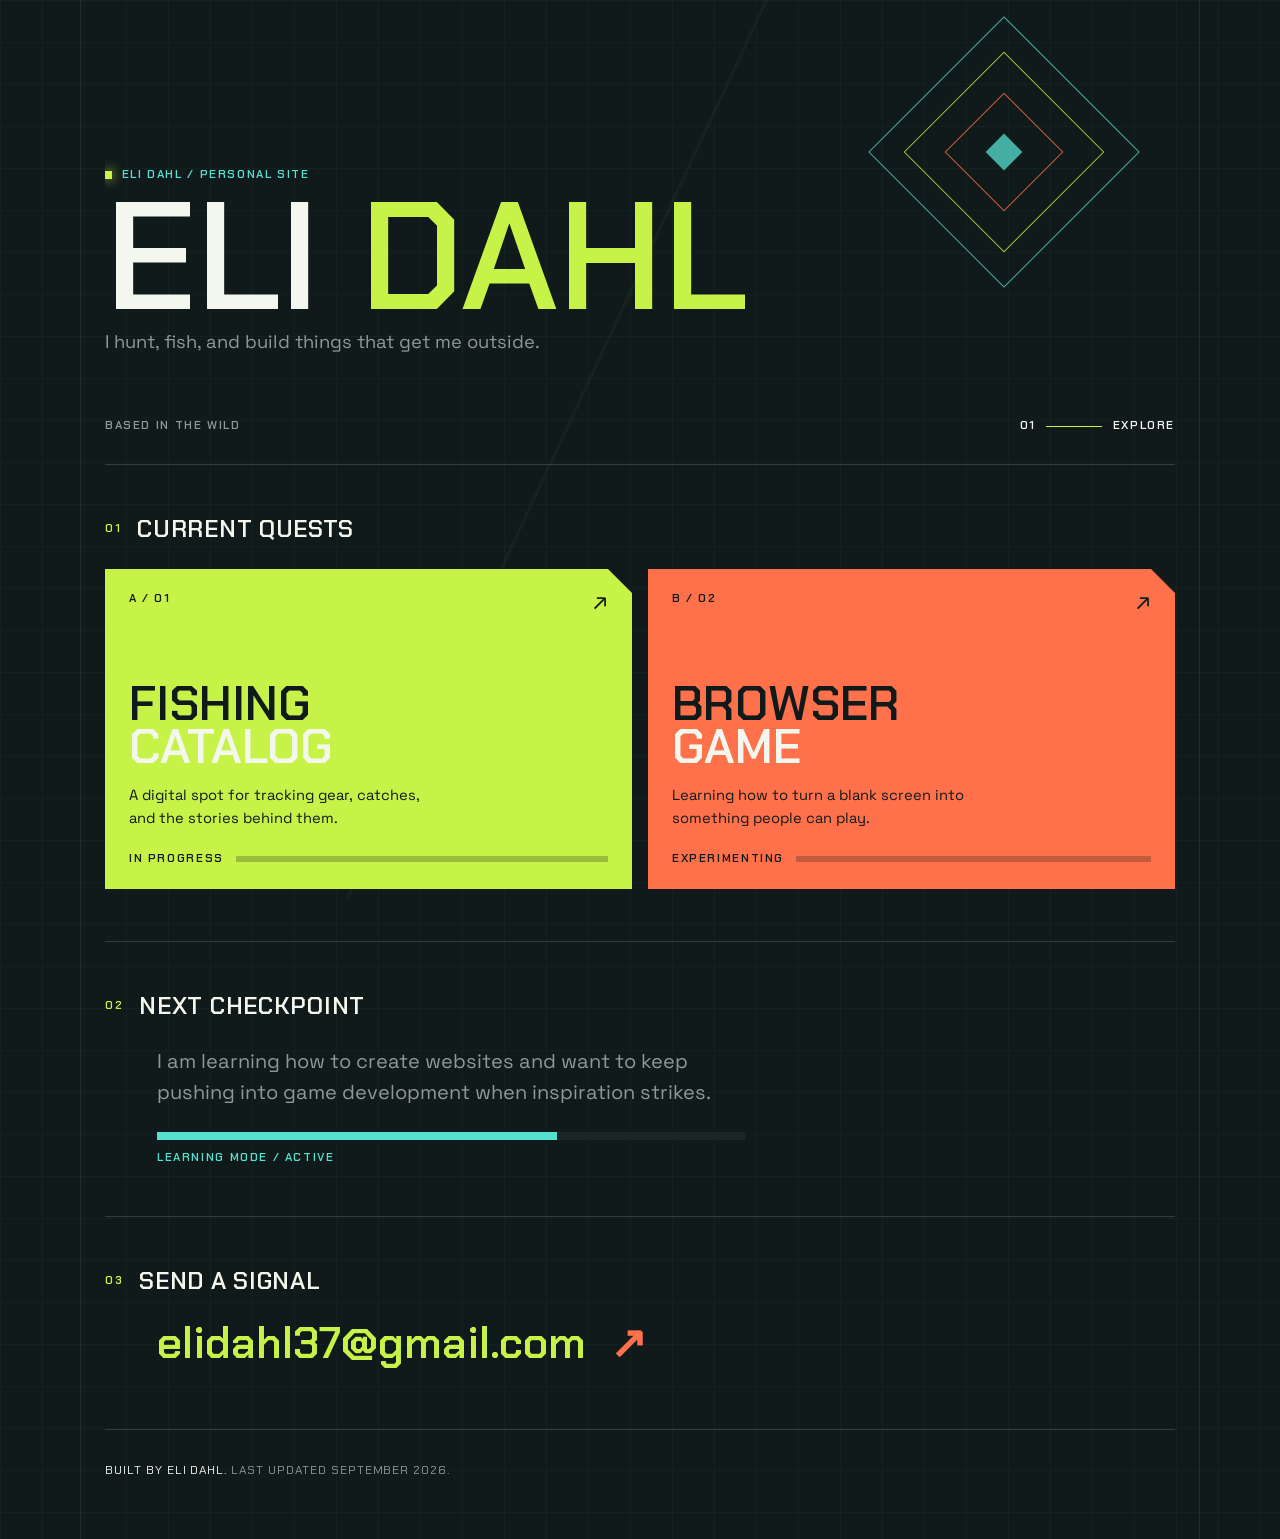
==== index.html @ 9f320696 "GEOMETRY DASH REFRENCE" ====
<!doctype html>
<html lang="en">

<head>
  <meta charset="utf-8">
  <meta name="viewport" content="width=device-width, initial-scale=1">

  <!-- CHANGE THIS. It is the name on the browser tab, and it is what Google shows. -->
  <title>Eli Dahl | Outdoor projects</title>

  <!-- CHANGE THIS TOO. One sentence. It is what shows under your link when someone shares it. -->
  <meta name="description" content="Eli Dahl's projects, interests, and experiments in code.">

  <link rel="preconnect" href="https://fonts.googleapis.com">
  <link rel="preconnect" href="https://fonts.gstatic.com" crossorigin>
  <link
    href="https://fonts.googleapis.com/css2?family=Chakra+Petch:wght@400;500;600;700&family=Space+Grotesk:wght@400;500;600;700&display=swap"
    rel="stylesheet">

  <link rel="stylesheet" href="styles.css">
</head>

<body>

  <header class="hero">
    <div class="hero-mark" aria-hidden="true"><span></span></div>
    <div class="eyebrow"><span class="status-dot"></span> Eli Dahl / personal site</div>
    <h1>Eli <em>Dahl</em></h1>
    <p class="tagline">I hunt, fish, and build things that get me outside.</p>
    <div class="hero-foot">
      <span>Based in the wild</span>
      <span class="scroll-cue">01 <i></i> explore</span>
    </div>
  </header>

  <main>

    <section class="project-section">
      <div class="section-heading"><span>01</span>
        <h2>Current quests</h2>
      </div>
      <div class="project-grid">
        <article class="project-card project-card--lime">
          <div class="card-top"><span class="card-number">A / 01</span><span class="card-icon">↗</span></div>
          <h3>Fishing<br><strong>Catalog</strong></h3>
          <p>A digital spot for tracking gear, catches, and the stories behind them.</p>
          <div class="card-bar"><span>in progress</span><i></i></div>
        </article>
        <article class="project-card project-card--orange">
          <div class="card-top"><span class="card-number">B / 02</span><span class="card-icon">↗</span></div>
          <h3>Browser<br><strong>Game</strong></h3>
          <p>Learning how to turn a blank screen into something people can play.</p>
          <div class="card-bar"><span>experimenting</span><i></i></div>
        </article>
      </div>
    </section>

    <section class="learning-section">
      <div class="section-heading"><span>02</span>
        <h2>Next checkpoint</h2>
      </div>
      <div class="learning-copy">
        <p>I am learning how to create websites and want to keep pushing into game development when inspiration strikes.
        </p>
        <div class="meter"><span></span></div>
        <span class="meter-label">learning mode / active</span>
      </div>
    </section>

    <section class="contact-section">
      <div class="section-heading"><span>03</span>
        <h2>Send a signal</h2>
      </div>
      <!--
        Put an email you will still control after graduation. If you only have the school one
        today, that is fine — put it in, and change it later. That is what commits are for.
      -->
      <a class="contact-link" href="mailto:elidahl37@gmail.com">elidahl37@gmail.com <span>↗</span></a>
    </section>

  </main>

  <footer>
    <p><span>Built by Eli Dahl.</span> Last updated <!-- change this when you change the page --> September 2026.</p>
  </footer>

</body>

</html>
---- styles.css ----
:root {
  --ink: #f4f7ed;
  --muted: #8b9a98;
  --acid: #c7f247;
  --cyan: #56e0d0;
  --orange: #ff714b;
  --paper: #111a1b;
  --panel: #1a2726;
  --line: rgba(244, 247, 237, 0.15);
  --measure: 70rem;
}

*,
*::before,
*::after {
  box-sizing: border-box;
}

body {
  margin: 0;
  padding: 0 1.5rem 3rem;
  max-width: var(--measure);
  min-height: 100vh;
  margin-inline: auto;
  background-color: var(--paper);
  background-image: linear-gradient(rgba(86, 224, 208, 0.035) 1px, transparent 1px), linear-gradient(90deg, rgba(86, 224, 208, 0.035) 1px, transparent 1px);
  background-size: 42px 42px;
  border-inline: 1px solid rgba(244, 247, 237, 0.08);
  color: var(--ink);
  font: 1rem/1.55 "Space Grotesk", sans-serif;
}

body::before {
  content: "";
  position: fixed;
  inset: 0;
  pointer-events: none;
  background: linear-gradient(115deg, transparent 0 45%, rgba(199, 242, 71, 0.035) 45% 45.2%, transparent 45.2% 100%);
}

.hero {
  position: relative;
  min-height: 29rem;
  padding: 5.5rem 0 2rem;
  display: flex;
  flex-direction: column;
  justify-content: flex-end;
  overflow: hidden;
}

.hero-mark {
  position: absolute;
  top: 3.5rem;
  right: 7%;
  width: 12rem;
  height: 12rem;
  border: 1px solid var(--cyan);
  transform: rotate(45deg);
  opacity: .75;
}

.hero-mark::before,
.hero-mark::after,
.hero-mark span {
  content: "";
  position: absolute;
  inset: 1.5rem;
  border: 1px solid var(--acid);
}

.hero-mark::after {
  inset: 3.3rem;
  border-color: var(--orange);
}

.hero-mark span {
  inset: 5.1rem;
  background: var(--cyan);
  border: 0;
}

.eyebrow,
.section-heading span,
.card-number,
.card-bar,
.meter-label,
.hero-foot {
  font: 600 .72rem/1 "Chakra Petch", sans-serif;
  letter-spacing: .14em;
  text-transform: uppercase;
}

.eyebrow {
  color: var(--cyan);
  display: flex;
  align-items: center;
  gap: .6rem;
}

.status-dot {
  width: .45rem;
  height: .45rem;
  background: var(--acid);
  box-shadow: 0 0 12px var(--acid);
}

h1 {
  margin: 1rem 0 .6rem;
  font: 600 clamp(4.5rem, 14vw, 9.5rem)/.8 "Chakra Petch", sans-serif;
  letter-spacing: 0;
  text-transform: uppercase;
}

h1 em {
  color: var(--acid);
  font-style: normal;
}

.tagline {
  max-width: 28rem;
  margin: 0;
  color: var(--muted);
  font-size: 1.15rem;
}

.hero-foot {
  display: flex;
  justify-content: space-between;
  margin-top: 4rem;
  color: var(--muted);
}

.scroll-cue {
  color: var(--ink);
  display: flex;
  align-items: center;
  gap: .65rem;
}

.scroll-cue i {
  display: block;
  width: 3.5rem;
  height: 1px;
  background: var(--acid);
}

section {
  padding: 3.25rem 0;
  border-top: 1px solid var(--line);
}

.section-heading {
  display: flex;
  align-items: center;
  gap: 1rem;
  margin-bottom: 1.75rem;
}

.section-heading span {
  color: var(--acid);
}

h2 {
  margin: 0;
  font: 600 1.5rem/1 "Chakra Petch", sans-serif;
  letter-spacing: .03em;
  text-transform: uppercase;
}

.project-grid {
  display: grid;
  grid-template-columns: repeat(2, 1fr);
  gap: 1rem;
}

.project-card {
  min-height: 20rem;
  padding: 1.5rem;
  display: flex;
  flex-direction: column;
  clip-path: polygon(0 0, calc(100% - 1.5rem) 0, 100% 1.5rem, 100% 100%, 0 100%);
  color: #111a1b;
  transition: transform .25s ease;
}

.project-card:hover {
  transform: translateY(-.4rem);
}

.project-card--lime {
  background: var(--acid);
}

.project-card--orange {
  background: var(--orange);
}

.card-top {
  display: flex;
  justify-content: space-between;
}

.card-icon {
  font-size: 1.5rem;
  line-height: .7;
}

.project-card h3 {
  margin: auto 0 1rem;
  font: 600 3rem/.88 "Chakra Petch", sans-serif;
  letter-spacing: 0;
  text-transform: uppercase;
}

.project-card h3 strong {
  color: var(--ink);
  font-weight: 600;
}

.project-card p {
  max-width: 19rem;
  margin: 0 0 1.5rem;
  font-size: .92rem;
}

.card-bar {
  display: flex;
  align-items: center;
  gap: .75rem;
}

.card-bar i {
  height: .35rem;
  flex: 1;
  background: rgba(17, 26, 27, .25);
}

.learning-copy {
  max-width: 40rem;
  padding-left: 3.25rem;
}

.learning-copy p {
  margin: 0 0 1.5rem;
  color: var(--muted);
  font-size: 1.25rem;
}

.meter {
  height: .5rem;
  background: var(--panel);
}

.meter span {
  display: block;
  width: 68%;
  height: 100%;
  background: var(--cyan);
}

.meter-label {
  display: block;
  margin-top: .75rem;
  color: var(--cyan);
}

.contact-section {
  padding-bottom: 4rem;
}

.contact-link {
  display: inline-flex;
  gap: 1.5rem;
  align-items: center;
  padding-left: 3.25rem;
  color: var(--acid);
  font: 600 clamp(1.4rem, 4vw, 2.75rem)/1 "Chakra Petch", sans-serif;
  text-decoration: none;
}

.contact-link span {
  color: var(--orange);
}

footer {
  padding-top: 1.25rem;
  border-top: 1px solid var(--line);
  color: var(--muted);
  font: .75rem/1.4 "Chakra Petch", sans-serif;
  letter-spacing: .08em;
  text-transform: uppercase;
}

footer span {
  color: var(--ink);
}

@media (max-width: 38rem) {
  body {
    padding-inline: 1rem;
  }

  .hero {
    min-height: 30rem;
    padding-top: 4rem;
  }

  .hero-mark {
    top: 3rem;
    right: -2rem;
    width: 9rem;
    height: 9rem;
  }

  .hero-foot {
    margin-top: 3rem;
  }

  .project-grid {
    grid-template-columns: 1fr;
  }

  .project-card {
    min-height: 17rem;
  }

  .project-card h3 {
    font-size: 2.65rem;
  }

  .learning-copy,
  .contact-link {
    padding-left: 0;
  }

  section {
    padding: 2.5rem 0;
  }
}
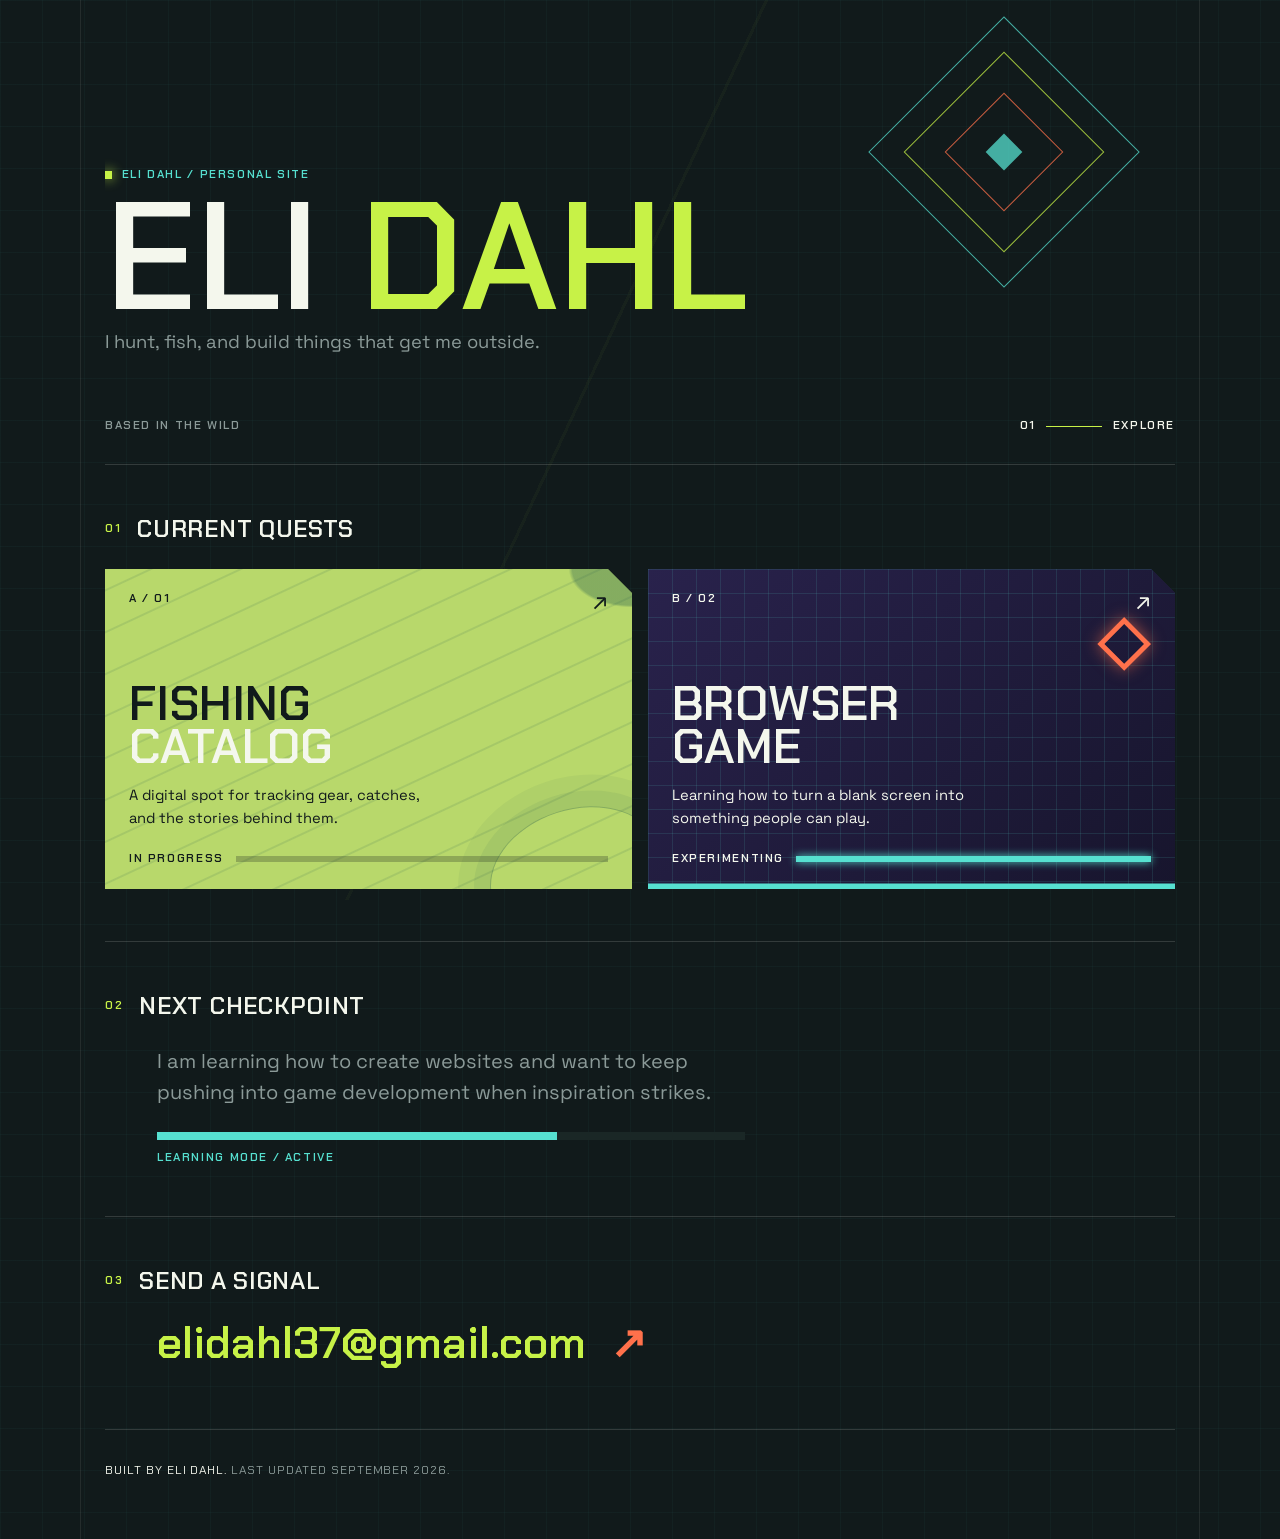
==== commit 3ff4069a: "holy sweat ai" ====
--- a/index.html
+++ b/index.html
@@ -40,13 +40,13 @@
         <h2>Current quests</h2>
       </div>
       <div class="project-grid">
-        <article class="project-card project-card--lime">
+        <article class="project-card project-card--outdoor">
           <div class="card-top"><span class="card-number">A / 01</span><span class="card-icon">↗</span></div>
           <h3>Fishing<br><strong>Catalog</strong></h3>
           <p>A digital spot for tracking gear, catches, and the stories behind them.</p>
           <div class="card-bar"><span>in progress</span><i></i></div>
         </article>
-        <article class="project-card project-card--orange">
+        <article class="project-card project-card--game">
           <div class="card-top"><span class="card-number">B / 02</span><span class="card-icon">↗</span></div>
           <h3>Browser<br><strong>Game</strong></h3>
           <p>Learning how to turn a blank screen into something people can play.</p>
--- a/styles.css
+++ b/styles.css
@@ -174,6 +174,8 @@
 }
 
 .project-card {
+  position: relative;
+  overflow: hidden;
   min-height: 20rem;
   padding: 1.5rem;
   display: flex;
@@ -187,12 +189,42 @@
   transform: translateY(-.4rem);
 }
 
-.project-card--lime {
-  background: var(--acid);
-}
-
-.project-card--orange {
-  background: var(--orange);
+.project-card--outdoor {
+  background-color: #b8d86b;
+  background-image: radial-gradient(ellipse at 100% 0, rgba(37, 91, 76, .35) 0 8%, transparent 8.5%), repeating-linear-gradient(155deg, transparent 0 18px, rgba(37, 91, 76, .13) 19px 20px, transparent 21px 38px);
+}
+
+.project-card--outdoor::after {
+  content: "";
+  position: absolute;
+  right: -2rem;
+  bottom: -3rem;
+  width: 11rem;
+  height: 8rem;
+  border: 1px solid rgba(37, 91, 76, .35);
+  border-radius: 50%;
+  transform: rotate(-18deg);
+  box-shadow: 0 0 0 1rem rgba(37, 91, 76, .08), 0 0 0 2rem rgba(37, 91, 76, .06);
+}
+
+.project-card--game {
+  background-color: #29224c;
+  background-image: linear-gradient(rgba(86, 224, 208, .12) 1px, transparent 1px), linear-gradient(90deg, rgba(86, 224, 208, .12) 1px, transparent 1px), linear-gradient(135deg, #29224c 0%, #17152d 100%);
+  background-size: 1.5rem 1.5rem, 1.5rem 1.5rem, auto;
+  color: var(--ink);
+  box-shadow: inset 0 -0.35rem 0 var(--cyan), 0 0 1.5rem rgba(86, 224, 208, .12);
+}
+
+.project-card--game::after {
+  content: "";
+  position: absolute;
+  top: 3.5rem;
+  right: 2rem;
+  width: 2.4rem;
+  height: 2.4rem;
+  border: .35rem solid var(--orange);
+  transform: rotate(45deg);
+  box-shadow: 0 0 1rem rgba(255, 113, 75, .6);
 }
 
 .card-top {
@@ -233,6 +265,11 @@
   height: .35rem;
   flex: 1;
   background: rgba(17, 26, 27, .25);
+}
+
+.project-card--game .card-bar i {
+  background: var(--cyan);
+  box-shadow: 0 0 .5rem var(--cyan);
 }
 
 .learning-copy {
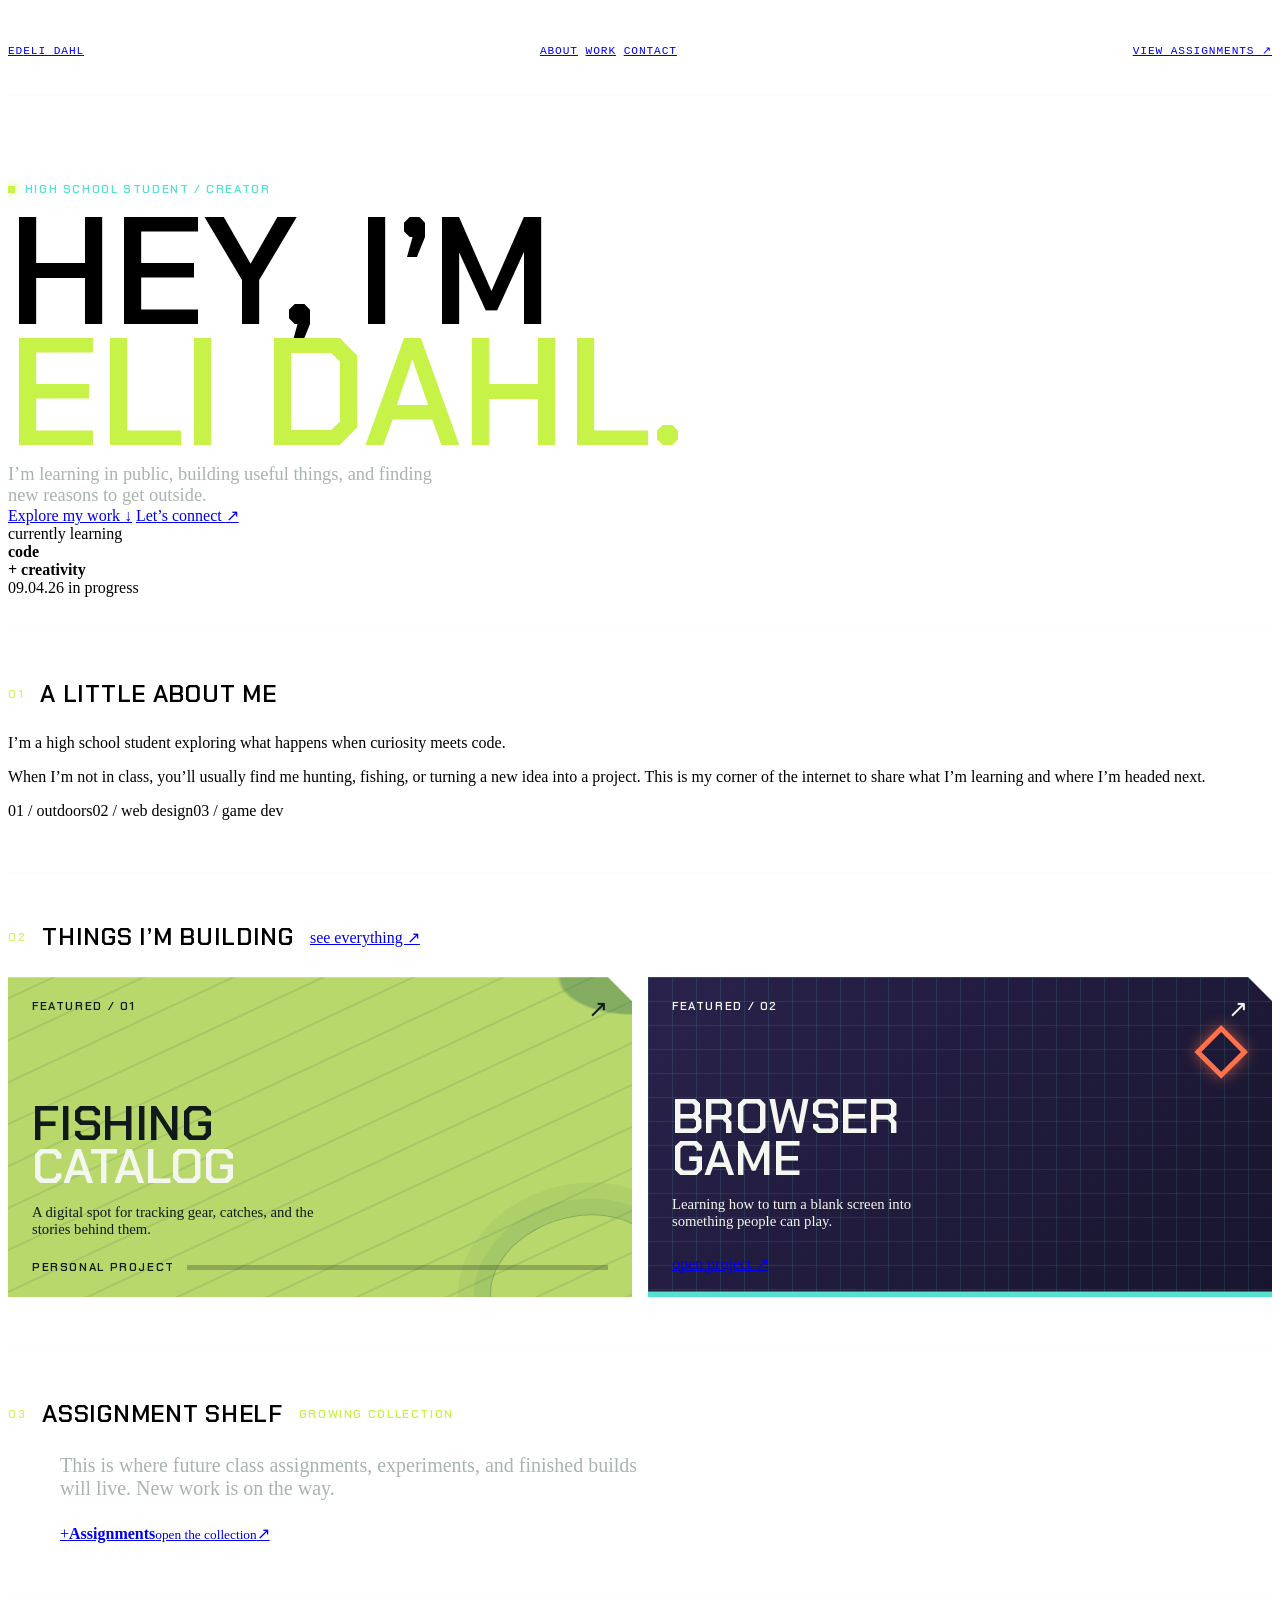
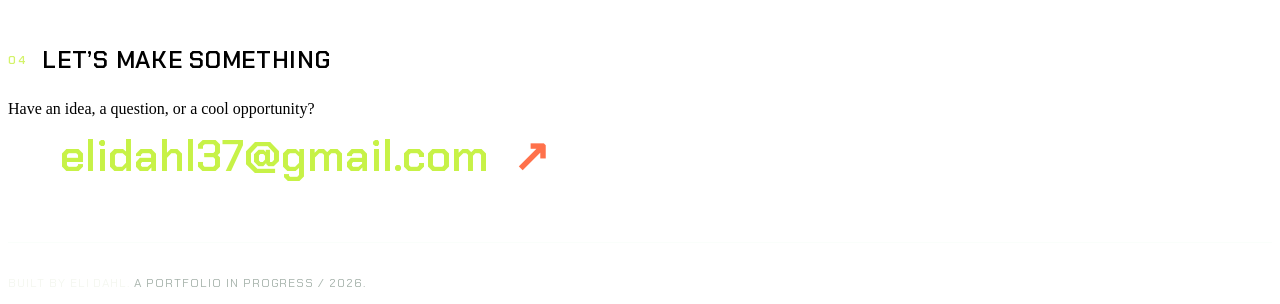
==== commit aa190383: "copilot or smth" ====
--- a/index.html
+++ b/index.html
@@ -5,11 +5,11 @@
   <meta charset="utf-8">
   <meta name="viewport" content="width=device-width, initial-scale=1">
 
-  <!-- CHANGE THIS. It is the name on the browser tab, and it is what Google shows. -->
-  <title>Eli Dahl | Outdoor projects</title>
+  <title>Eli Dahl | Student portfolio</title>
 
   <!-- CHANGE THIS TOO. One sentence. It is what shows under your link when someone shares it. -->
-  <meta name="description" content="Eli Dahl's projects, interests, and experiments in code.">
+  <meta name="description"
+    content="The student portfolio of Eli Dahl: projects, experiments, and things worth sharing.">
 
   <link rel="preconnect" href="https://fonts.googleapis.com">
   <link rel="preconnect" href="https://fonts.gstatic.com" crossorigin>
@@ -22,66 +22,99 @@
 
 <body>
 
-  <header class="hero">
-    <div class="hero-mark" aria-hidden="true"><span></span></div>
-    <div class="eyebrow"><span class="status-dot"></span> Eli Dahl / personal site</div>
-    <h1>Eli <em>Dahl</em></h1>
-    <p class="tagline">I hunt, fish, and build things that get me outside.</p>
-    <div class="hero-foot">
-      <span>Based in the wild</span>
-      <span class="scroll-cue">01 <i></i> explore</span>
+  <div class="ambient ambient--one" aria-hidden="true"></div>
+  <div class="ambient ambient--two" aria-hidden="true"></div>
+
+  <header class="site-header">
+    <a class="brand" href="#top" aria-label="Eli Dahl home"><span class="brand-mark">ED</span><span>eli dahl</span></a>
+    <nav aria-label="Main navigation">
+      <a href="#about">about</a>
+      <a href="#work">work</a>
+      <a href="#contact">contact</a>
+    </nav>
+    <a class="header-link" href="#assignments">view assignments <span>↗</span></a>
+  </header>
+
+  <header class="hero" id="top">
+    <div class="hero-copy">
+      <div class="eyebrow"><span class="status-dot"></span> high school student / creator</div>
+      <h1>Hey, I’m<br><em>Eli Dahl.</em></h1>
+      <p class="tagline">I’m learning in public, building useful things, and finding new reasons to get outside.</p>
+      <div class="hero-actions">
+        <a class="button button--solid" href="#work">Explore my work <span>↓</span></a>
+        <a class="button button--quiet" href="mailto:elidahl37@gmail.com">Let’s connect <span>↗</span></a>
+      </div>
+    </div>
+    <div class="hero-card glass-card" aria-label="Currently learning">
+      <span class="card-kicker">currently learning</span>
+      <div class="orbit" aria-hidden="true"><span></span><i></i></div>
+      <strong>code<br>+ creativity</strong>
+      <div class="card-footer"><span>09.04.26</span><span class="pulse-label"><i></i> in progress</span></div>
     </div>
   </header>
 
   <main>
 
-    <section class="project-section">
+    <section class="intro-section" id="about">
       <div class="section-heading"><span>01</span>
-        <h2>Current quests</h2>
+        <h2>A little about me</h2>
+      </div>
+      <div class="intro-grid">
+        <p class="intro-lede">I’m a high school student exploring what happens when curiosity meets code.</p>
+        <p class="intro-detail">When I’m not in class, you’ll usually find me hunting, fishing, or turning a new idea
+          into a project. This is my corner of the internet to share what I’m learning and where I’m headed next.</p>
+      </div>
+      <div class="interest-list"><span>01 / outdoors</span><span>02 / web design</span><span>03 / game dev</span></div>
+    </section>
+
+    <section class="project-section" id="work">
+      <div class="section-heading"><span>02</span>
+        <h2>Things I’m building</h2><a class="section-link" href="#assignments">see everything ↗</a>
       </div>
       <div class="project-grid">
         <article class="project-card project-card--outdoor">
-          <div class="card-top"><span class="card-number">A / 01</span><span class="card-icon">↗</span></div>
-          <h3>Fishing<br><strong>Catalog</strong></h3>
+          <div class="card-top"><span class="card-number">featured / 01</span><span class="card-icon">↗</span></div>
+          <h3>Fishing<br><strong>catalog</strong></h3>
           <p>A digital spot for tracking gear, catches, and the stories behind them.</p>
-          <div class="card-bar"><span>in progress</span><i></i></div>
+          <div class="card-bar"><span>personal project</span><i></i></div>
         </article>
         <article class="project-card project-card--game">
-          <div class="card-top"><span class="card-number">B / 02</span><span class="card-icon">↗</span></div>
-          <h3>Browser<br><strong>Game</strong></h3>
+          <div class="card-top"><span class="card-number">featured / 02</span><span class="card-icon">↗</span></div>
+          <h3>Browser<br><strong>game</strong></h3>
           <p>Learning how to turn a blank screen into something people can play.</p>
-          <div class="card-bar"><span>experimenting</span><i></i></div>
+          <a class="card-link" href="game/README.md">open project ↗</a>
         </article>
       </div>
     </section>
 
-    <section class="learning-section">
-      <div class="section-heading"><span>02</span>
-        <h2>Next checkpoint</h2>
+    <section class="learning-section" id="assignments">
+      <div class="section-heading"><span>03</span>
+        <h2>Assignment shelf</h2><span class="live-label"><i></i> growing collection</span>
       </div>
       <div class="learning-copy">
-        <p>I am learning how to create websites and want to keep pushing into game development when inspiration strikes.
+        <p>This is where future class assignments, experiments, and finished builds will live. New work is on the way.
         </p>
-        <div class="meter"><span></span></div>
-        <span class="meter-label">learning mode / active</span>
+        <a class="assignment-placeholder" href="assignments/">
+          <span class="assignment-icon">+</span><span><strong>Assignments</strong><small>open the
+              collection</small></span><span class="assignment-arrow">↗</span>
+        </a>
       </div>
     </section>
 
-    <section class="contact-section">
-      <div class="section-heading"><span>03</span>
-        <h2>Send a signal</h2>
+    <section class="contact-section" id="contact">
+      <div class="section-heading"><span>04</span>
+        <h2>Let’s make something</h2>
       </div>
-      <!--
-        Put an email you will still control after graduation. If you only have the school one
-        today, that is fine — put it in, and change it later. That is what commits are for.
-      -->
-      <a class="contact-link" href="mailto:elidahl37@gmail.com">elidahl37@gmail.com <span>↗</span></a>
+      <div class="contact-row">
+        <p>Have an idea, a question, or a cool opportunity?</p><a class="contact-link"
+          href="mailto:elidahl37@gmail.com">elidahl37@gmail.com <span>↗</span></a>
+      </div>
     </section>
 
   </main>
 
   <footer>
-    <p><span>Built by Eli Dahl.</span> Last updated <!-- change this when you change the page --> September 2026.</p>
+    <p><span>Built by Eli Dahl.</span> A portfolio in progress / 2026.</p>
   </footer>
 
 </body>
--- a/styles.css
+++ b/styles.css
@@ -16,18 +16,40 @@
   box-sizing: border-box;
 }
 
-body {
-  margin: 0;
-  padding: 0 1.5rem 3rem;
-  max-width: var(--measure);
-  min-height: 100vh;
-  margin-inline: auto;
-  background-color: var(--paper);
-  background-image: linear-gradient(rgba(86, 224, 208, 0.035) 1px, transparent 1px), linear-gradient(90deg, rgba(86, 224, 208, 0.035) 1px, transparent 1px);
-  background-size: 42px 42px;
-  border-inline: 1px solid rgba(244, 247, 237, 0.08);
-  color: var(--ink);
-  font: 1rem/1.55 "Space Grotesk", sans-serif;
+@import url('https://fonts.googleapis.com/css2?family=DM+Mono:wght@400;500&family=Manrope:wght@400;500;600;700;800&display=swap');
+
+:root {
+  --ink: #f4f7f0;
+  --muted: #a8b4ad;
+  --soft: #d3ddd1;
+  --lime: #d4f36b;
+  --aqua: #7be4d3;
+  --peach: #ffb58e;
+  --night: #0e1718;
+  --glass: rgba(255, 255, 255, .075);
+  --glass-strong: rgba(255, 255, 255, .12);
+  --line: rgba(224, 245, 227, .17);
+  --measure: 74rem;
+}
+
+margin: 0;
+padding: 0 1.5rem 3rem;
+max-width: var(--measure);
+min-height: 100vh;
+margin-inline: auto;
+
+* {
+  box-sizing: border-box;
+}
+
+background-color: var(--paper);
+background-image: linear-gradient(rgba(86, 224, 208, 0.035) 1px, transparent 1px),
+linear-gradient(90deg, rgba(86, 224, 208, 0.035) 1px, transparent 1px);
+background-size: 42px 42px;
+border-inline: 1px solid rgba(244, 247, 237, 0.08);
+color: var(--ink);
+font: 1rem/1.55 "Space Grotesk",
+sans-serif;
 }
 
 body::before {
@@ -35,6 +57,22 @@
   position: fixed;
   inset: 0;
   pointer-events: none;
+
+  body {
+    position: relative;
+    isolation: isolate;
+    max-width: var(--measure);
+    min-height: 100vh;
+    margin: 0 auto;
+    padding: 0 2.5rem 3rem;
+    overflow-x: hidden;
+    background: var(--night);
+    background-image: linear-gradient(120deg, rgba(37, 83, 73, .42), transparent 42%), radial-gradient(circle at 80% 18%, rgba(22, 103, 91, .33), transparent 27%), linear-gradient(rgba(206, 242, 192, .025) 1px, transparent 1px), linear-gradient(90deg, rgba(206, 242, 192, .025) 1px, transparent 1px);
+    background-size: auto, auto, 3.5rem 3.5rem, 3.5rem 3.5rem;
+    color: var(--ink);
+    font: 1rem/1.55 "Manrope", sans-serif;
+  }
+
   background: linear-gradient(115deg, transparent 0 45%, rgba(199, 242, 71, 0.035) 45% 45.2%, transparent 45.2% 100%);
 }
 
@@ -42,6 +80,16 @@
   position: relative;
   min-height: 29rem;
   padding: 5.5rem 0 2rem;
+
+  body::after {
+    position: fixed;
+    inset: 0;
+    z-index: -2;
+    background: linear-gradient(180deg, transparent 0%, rgba(5, 12, 12, .5) 100%);
+    content: "";
+    pointer-events: none;
+  }
+
   display: flex;
   flex-direction: column;
   justify-content: flex-end;
@@ -51,6 +99,31 @@
 .hero-mark {
   position: absolute;
   top: 3.5rem;
+
+  .ambient {
+    position: fixed;
+    z-index: -1;
+    border-radius: 50%;
+    filter: blur(8px);
+    pointer-events: none;
+  }
+
+  .ambient--one {
+    top: 8rem;
+    right: -9rem;
+    width: 22rem;
+    height: 22rem;
+    background: rgba(123, 228, 211, .08);
+  }
+
+  .ambient--two {
+    bottom: -13rem;
+    left: -10rem;
+    width: 28rem;
+    height: 28rem;
+    background: rgba(212, 243, 107, .07);
+  }
+
   right: 7%;
   width: 12rem;
   height: 12rem;
@@ -61,6 +134,17 @@
 
 .hero-mark::before,
 .hero-mark::after,
+.site-header {
+  display: flex;
+  align-items: center;
+  justify-content: space-between;
+  min-height: 5.5rem;
+  border-bottom: 1px solid var(--line);
+  font: .7rem/1 "DM Mono", monospace;
+  letter-spacing: .08em;
+  text-transform: uppercase;
+}
+
 .hero-mark span {
   content: "";
   position: absolute;
@@ -69,14 +153,147 @@
 }
 
 .hero-mark::after {
+
+  .brand,
+  nav,
+  .header-link,
+  .hero-actions,
+  .section-heading,
+  .contact-row {
+    display: flex;
+    align-items: center;
+  }
+
+  .brand,
+  nav a,
+  .header-link,
+  .section-link {
+    text-decoration: none;
+  }
+
+  .brand {
+    gap: .65rem;
+    font-weight: 500;
+  }
+
+  .brand-mark {
+    display: grid;
+    width: 2rem;
+    height: 2rem;
+    place-items: center;
+    border: 1px solid var(--lime);
+    border-radius: .7rem;
+    color: var(--lime);
+    font-size: .63rem;
+  }
+
+  nav {
+    gap: 2rem;
+    color: var(--muted);
+  }
+
+  nav a,
+  .header-link {
+    transition: color .2s ease;
+  }
+
+  nav a:hover,
+  .header-link:hover,
+  .section-link:hover {
+    color: var(--lime);
+  }
+
+  .header-link {
+    color: var(--soft);
+  }
+
+  .header-link span {
+    margin-left: .55rem;
+    color: var(--lime);
+    font-size: 1rem;
+  }
+
   inset: 3.3rem;
   border-color: var(--orange);
 }
 
 .hero-mark span {
   inset: 5.1rem;
+
+  h1 {
+    margin: 1.3rem 0 1.4rem;
+    font-size: clamp(4.5rem, 12vw, 9rem);
+    font-weight: 700;
+    line-height: .88;
+    letter-spacing: -.085em;
+  }
+
+  h1 em {
+    color: var(--lime);
+    font-style: normal;
+  }
+
+  .tagline {
+    max-width: 31rem;
+    margin: 0;
+    color: var(--soft);
+    font-size: 1.2rem;
+  }
+
+  .hero-actions {
+    gap: 1rem;
+    margin-top: 2.2rem;
+  }
+
+  .button {
+    display: inline-flex;
+    align-items: center;
+    gap: .9rem;
+    padding: .85rem 1.15rem;
+    border: 1px solid var(--line);
+    border-radius: .85rem;
+    font-size: .78rem;
+    font-weight: 700;
+    text-decoration: none;
+    transition: transform .2s ease, border-color .2s ease, background .2s ease;
+  }
+
+  .button:hover {
+    transform: translateY(-2px);
+    border-color: var(--aqua);
+  }
+
+  .button span {
+    color: var(--lime);
+    font-size: 1.1rem;
+  }
+
+  .button--solid {
+    border-color: var(--lime);
+    background: var(--lime);
+    color: #16221d;
+  }
+
+  .button--solid span {
+    color: #16221d;
+  }
+
+  .button--quiet {
+    background: rgba(255, 255, 255, .035);
+    color: var(--soft);
+  }
+
   background: var(--cyan);
   border: 0;
+}
+
+.section-heading {
+  gap: 1rem;
+  margin-bottom: 2.5rem;
+}
+
+.section-heading>span:first-child {
+  color: var(--lime);
 }
 
 .eyebrow,
@@ -85,7 +302,255 @@
 .card-bar,
 .meter-label,
 .hero-foot {
-  font: 600 .72rem/1 "Chakra Petch", sans-serif;
+  .section-link {
+    margin-left: auto;
+    color: var(--muted);
+    font: .68rem/1 "DM Mono", monospace;
+    text-transform: uppercase;
+  }
+
+  .intro-grid {
+    display: grid;
+    grid-template-columns: 1fr 1fr;
+    gap: 4rem;
+  }
+
+  .intro-lede {
+    max-width: 28rem;
+    margin: 0;
+    color: var(--soft);
+    font-size: clamp(1.8rem, 4vw, 3rem);
+    line-height: 1.08;
+    letter-spacing: -.07em;
+  }
+
+  .intro-detail {
+    max-width: 29rem;
+    margin: .3rem 0 0;
+    color: var(--muted);
+  }
+
+  .interest-list {
+    display: flex;
+    flex-wrap: wrap;
+    gap: .75rem;
+    margin-top: 3rem;
+    color: var(--aqua);
+  }
+
+  .interest-list span {
+    padding: .65rem .8rem;
+    border: 1px solid var(--line);
+    border-radius: 99rem;
+  }
+
+  .project-grid {
+    display: grid;
+    grid-template-columns: repeat(2, 1fr);
+    gap: 1rem;
+  }
+
+  .project-card {
+    position: relative;
+    min-height: 22rem;
+    padding: 1.5rem;
+    overflow: hidden;
+    border: 1px solid var(--line);
+    border-radius: 1.35rem;
+    background: var(--glass);
+    box-shadow: inset 1px 1px rgba(255, 255, 255, .08);
+    transition: transform .25s ease, border-color .25s ease;
+    backdrop-filter: blur(16px);
+  }
+
+  .project-card:hover {
+    border-color: rgba(212, 243, 107, .7);
+    transform: translateY(-.35rem);
+  }
+
+  .project-card--outdoor {
+    background: linear-gradient(145deg, rgba(212, 243, 107, .2), rgba(52, 111, 81, .08));
+  }
+
+  .project-card--game {
+    background: linear-gradient(145deg, rgba(123, 228, 211, .16), rgba(23, 50, 60, .1));
+  }
+
+  .card-top {
+    display: flex;
+    justify-content: space-between;
+  }
+
+  .card-number {
+    color: var(--muted);
+  }
+
+  .card-icon {
+    color: var(--lime);
+    font-size: 1.4rem;
+  }
+
+  .project-card h3 {
+    position: relative;
+    z-index: 1;
+    margin: 5rem 0 1rem;
+    font-size: clamp(2.6rem, 5vw, 4.4rem);
+    line-height: .86;
+    letter-spacing: -.09em;
+  }
+
+  .project-card h3 strong {
+    color: var(--lime);
+    font-weight: 700;
+  }
+
+  .project-card p {
+    max-width: 20rem;
+    margin: 0;
+    color: var(--muted);
+    font-size: .9rem;
+  }
+
+  .project-card::after {
+    position: absolute;
+    right: -2rem;
+    bottom: -3rem;
+    width: 13rem;
+    height: 13rem;
+    border: 1px solid rgba(212, 243, 107, .25);
+    border-radius: 50%;
+    box-shadow: 0 0 0 2rem rgba(212, 243, 107, .04), 0 0 0 4rem rgba(212, 243, 107, .025);
+    content: "";
+  }
+
+  .card-bar,
+  .card-link {
+    position: absolute;
+    right: 1.5rem;
+    bottom: 1.5rem;
+    left: 1.5rem;
+    color: var(--aqua);
+    font: .65rem/1 "DM Mono", monospace;
+    text-transform: uppercase;
+  }
+
+  .card-bar {
+    display: flex;
+    align-items: center;
+    gap: .7rem;
+  }
+
+  .card-bar i {
+    height: 1px;
+    flex: 1;
+    background: var(--aqua);
+    opacity: .55;
+  }
+
+  .card-link {
+    color: var(--lime);
+    text-decoration: none;
+  }
+
+  .learning-copy {
+    max-width: 48rem;
+    padding-left: 3rem;
+  }
+
+  .learning-copy>p {
+    max-width: 38rem;
+    margin: 0 0 1.5rem;
+    color: var(--muted);
+    font-size: 1.15rem;
+  }
+
+  .live-label {
+    display: flex;
+    align-items: center;
+    gap: .5rem;
+    margin-left: auto;
+    color: var(--muted);
+  }
+
+  .assignment-placeholder {
+    display: flex;
+    align-items: center;
+    gap: 1rem;
+    padding: 1.15rem;
+    border: 1px solid var(--line);
+    border-radius: 1rem;
+    background: var(--glass);
+    text-decoration: none;
+    transition: background .2s ease, border-color .2s ease;
+  }
+
+  .assignment-placeholder:hover {
+    border-color: var(--aqua);
+    background: var(--glass-strong);
+  }
+
+  .assignment-icon {
+    display: grid;
+    width: 2.5rem;
+    height: 2.5rem;
+    place-items: center;
+    border-radius: .7rem;
+    background: var(--lime);
+    color: #16221d;
+    font-size: 1.5rem;
+  }
+
+  .assignment-placeholder strong,
+  .assignment-placeholder small {
+    display: block;
+  }
+
+  .assignment-placeholder strong {
+    font-size: 1rem;
+  }
+
+  .assignment-placeholder small {
+    margin-top: .15rem;
+    color: var(--muted);
+    font: .66rem/1 "DM Mono", monospace;
+    text-transform: uppercase;
+  }
+
+  .assignment-arrow {
+    margin-left: auto;
+    color: var(--lime);
+    font-size: 1.3rem;
+  }
+
+  .contact-section {
+    padding-bottom: 5rem;
+  }
+
+  .contact-row {
+    justify-content: space-between;
+    gap: 2rem;
+  }
+
+  .contact-row p {
+    margin: 0;
+    color: var(--muted);
+  }
+
+  .contact-link {
+    color: var(--lime);
+    font-size: clamp(1.25rem, 3vw, 2rem);
+    font-weight: 700;
+    letter-spacing: -.05em;
+    text-decoration: none;
+  }
+
+  .contact-link span {
+    margin-left: .7rem;
+    color: var(--peach);
+  }
+
+  font: 600 .72rem/1 "Chakra Petch",
+  sans-serif;
   letter-spacing: .14em;
   text-transform: uppercase;
 }
@@ -93,6 +558,17 @@
 .eyebrow {
   color: var(--cyan);
   display: flex;
+
+  footer {
+    padding-top: 1.3rem;
+    border-top: 1px solid var(--line);
+    color: var(--muted);
+  }
+
+  footer span {
+    color: var(--ink);
+  }
+
   align-items: center;
   gap: .6rem;
 }
@@ -127,6 +603,82 @@
   display: flex;
   justify-content: space-between;
   margin-top: 4rem;
+
+  @media (max-width: 42rem) {
+    body {
+      padding-inline: 1.15rem;
+    }
+
+    .site-header {
+      min-height: 4.5rem;
+    }
+
+    nav {
+      display: none;
+    }
+
+    .header-link {
+      font-size: .6rem;
+    }
+
+    .hero {
+      min-height: auto;
+      padding: 5.5rem 0 4.5rem;
+      grid-template-columns: 1fr;
+      gap: 3rem;
+    }
+
+    h1 {
+      font-size: clamp(4rem, 19vw, 6rem);
+    }
+
+    .hero-card {
+      max-width: 21rem;
+      min-height: 17rem;
+      margin-left: auto;
+    }
+
+    .intro-grid,
+    .project-grid {
+      grid-template-columns: 1fr;
+      gap: 1.5rem;
+    }
+
+    .intro-detail {
+      margin-top: 0;
+    }
+
+    section {
+      padding: 3.25rem 0;
+    }
+
+    .section-heading {
+      align-items: flex-start;
+      flex-wrap: wrap;
+      margin-bottom: 1.75rem;
+    }
+
+    .section-link,
+    .live-label {
+      margin-left: 0;
+      width: 100%;
+      padding-left: 2rem;
+    }
+
+    .learning-copy {
+      padding-left: 0;
+    }
+
+    .contact-row {
+      align-items: flex-start;
+      flex-direction: column;
+    }
+
+    .contact-link {
+      overflow-wrap: anywhere;
+    }
+  }
+
   color: var(--muted);
 }
 
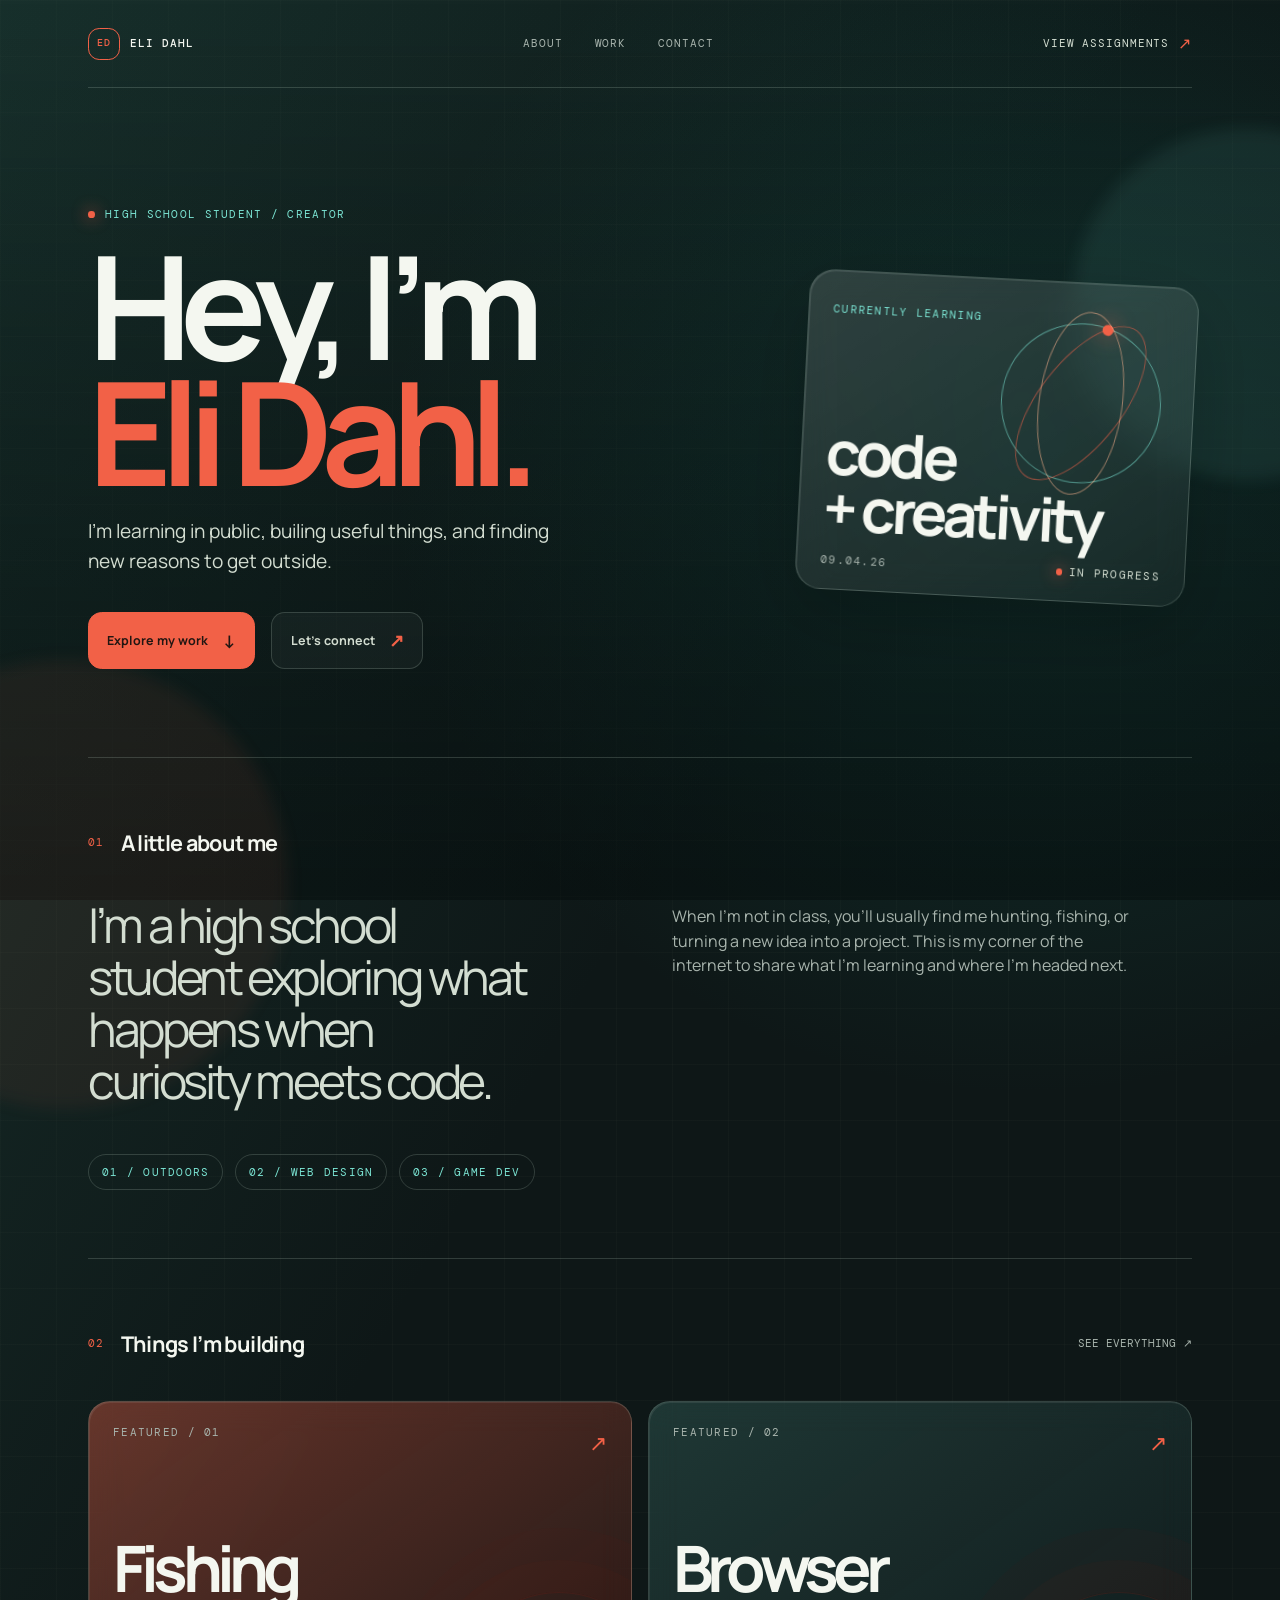
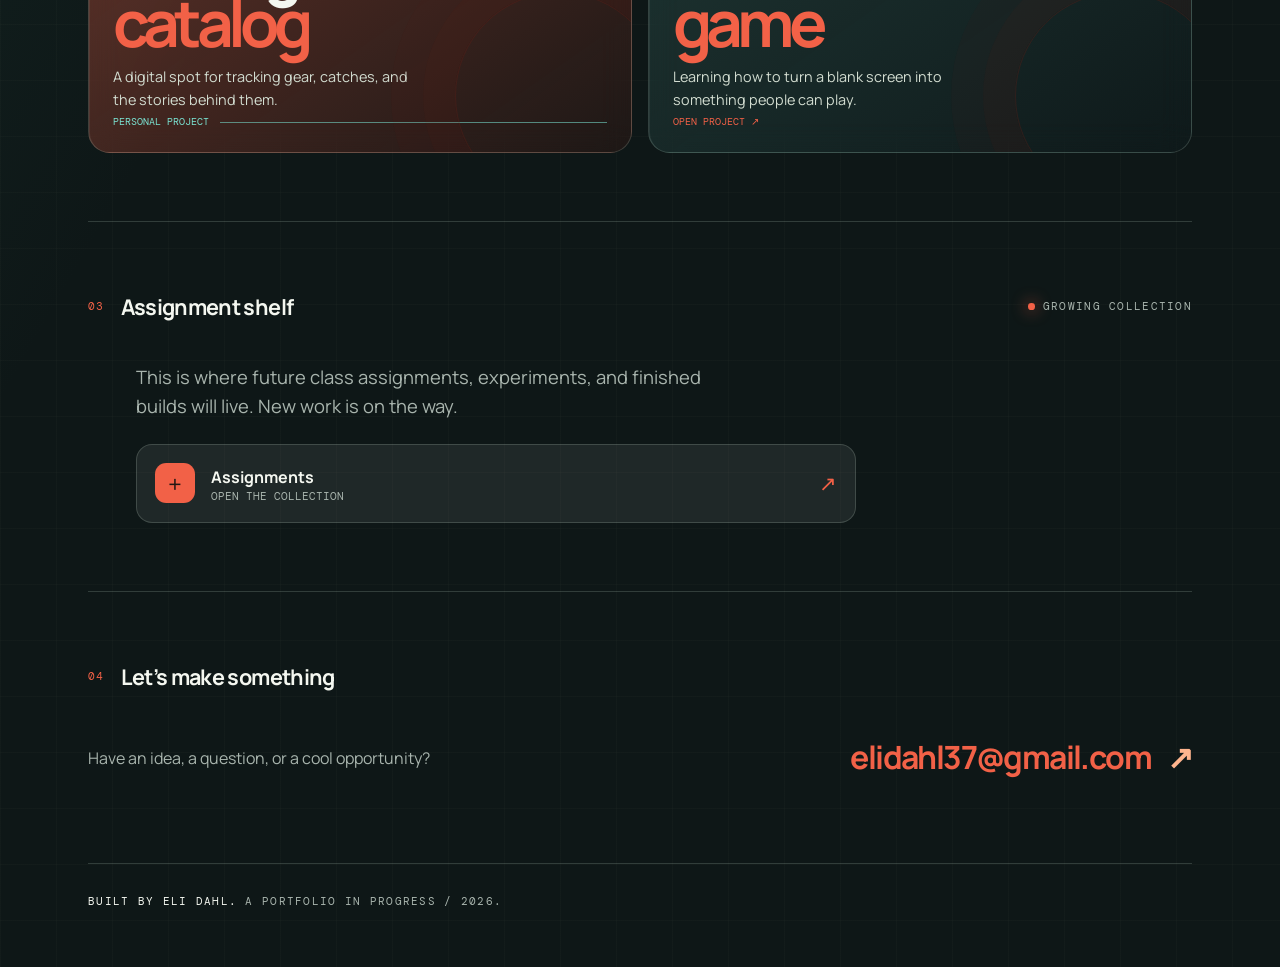
==== commit f2e4d7ba: "yo" ====
--- a/index.html
+++ b/index.html
@@ -39,7 +39,7 @@
     <div class="hero-copy">
       <div class="eyebrow"><span class="status-dot"></span> high school student / creator</div>
       <h1>Hey, I’m<br><em>Eli Dahl.</em></h1>
-      <p class="tagline">I’m learning in public, building useful things, and finding new reasons to get outside.</p>
+      <p class="tagline">I’m learning in public, builing useful things, and finding new reasons to get outside.</p>
       <div class="hero-actions">
         <a class="button button--solid" href="#work">Explore my work <span>↓</span></a>
         <a class="button button--quiet" href="mailto:elidahl37@gmail.com">Let’s connect <span>↗</span></a>
--- a/styles.css
+++ b/styles.css
@@ -1,13 +1,16 @@
+@import url('https://fonts.googleapis.com/css2?family=DM+Mono:wght@400;500&family=Manrope:wght@400;500;600;700;800&display=swap');
+
 :root {
-  --ink: #f4f7ed;
-  --muted: #8b9a98;
-  --acid: #c7f247;
-  --cyan: #56e0d0;
-  --orange: #ff714b;
-  --paper: #111a1b;
-  --panel: #1a2726;
-  --line: rgba(244, 247, 237, 0.15);
-  --measure: 70rem;
+  --ink: #f4f7f0;
+  --muted: #a8b4ad;
+  --soft: #d3ddd1;
+  --acid: #f26147;
+  --cyan: #7be4d3;
+  --peach: #ffb58e;
+  --night: #0e1717;
+  --glass: rgba(255, 255, 255, .075);
+  --line: rgba(224, 245, 227, .17);
+  --measure: 74rem;
 }
 
 *,
@@ -16,124 +19,62 @@
   box-sizing: border-box;
 }
 
-@import url('https://fonts.googleapis.com/css2?family=DM+Mono:wght@400;500&family=Manrope:wght@400;500;600;700;800&display=swap');
-
-:root {
-  --ink: #f4f7f0;
-  --muted: #a8b4ad;
-  --soft: #d3ddd1;
-  --lime: #d4f36b;
-  --aqua: #7be4d3;
-  --peach: #ffb58e;
-  --night: #0e1718;
-  --glass: rgba(255, 255, 255, .075);
-  --glass-strong: rgba(255, 255, 255, .12);
-  --line: rgba(224, 245, 227, .17);
-  --measure: 74rem;
-}
-
-margin: 0;
-padding: 0 1.5rem 3rem;
-max-width: var(--measure);
-min-height: 100vh;
-margin-inline: auto;
-
-* {
-  box-sizing: border-box;
-}
-
-background-color: var(--paper);
-background-image: linear-gradient(rgba(86, 224, 208, 0.035) 1px, transparent 1px),
-linear-gradient(90deg, rgba(86, 224, 208, 0.035) 1px, transparent 1px);
-background-size: 42px 42px;
-border-inline: 1px solid rgba(244, 247, 237, 0.08);
-color: var(--ink);
-font: 1rem/1.55 "Space Grotesk",
-sans-serif;
-}
-
-body::before {
-  content: "";
+html {
+  scroll-behavior: smooth;
+}
+
+body {
+  position: relative;
+  isolation: isolate;
+  max-width: var(--measure);
+  min-height: 100vh;
+  margin: 0 auto;
+  padding: 0 2.5rem 3rem;
+  overflow-x: hidden;
+  background: var(--night);
+  background-image: linear-gradient(120deg, rgba(37, 83, 73, .42), transparent 42%), radial-gradient(circle at 80% 18%, rgba(22, 103, 91, .33), transparent 27%), linear-gradient(rgba(206, 242, 192, .025) 1px, transparent 1px), linear-gradient(90deg, rgba(206, 242, 192, .025) 1px, transparent 1px);
+  background-size: auto, auto, 3.5rem 3.5rem, 3.5rem 3.5rem;
+  color: var(--ink);
+  font: 1rem/1.55 "Manrope", sans-serif;
+}
+
+body::after {
   position: fixed;
   inset: 0;
+  z-index: -2;
+  background: linear-gradient(180deg, transparent, rgba(5, 12, 12, .5));
+  content: "";
   pointer-events: none;
-
-  body {
-    position: relative;
-    isolation: isolate;
-    max-width: var(--measure);
-    min-height: 100vh;
-    margin: 0 auto;
-    padding: 0 2.5rem 3rem;
-    overflow-x: hidden;
-    background: var(--night);
-    background-image: linear-gradient(120deg, rgba(37, 83, 73, .42), transparent 42%), radial-gradient(circle at 80% 18%, rgba(22, 103, 91, .33), transparent 27%), linear-gradient(rgba(206, 242, 192, .025) 1px, transparent 1px), linear-gradient(90deg, rgba(206, 242, 192, .025) 1px, transparent 1px);
-    background-size: auto, auto, 3.5rem 3.5rem, 3.5rem 3.5rem;
-    color: var(--ink);
-    font: 1rem/1.55 "Manrope", sans-serif;
-  }
-
-  background: linear-gradient(115deg, transparent 0 45%, rgba(199, 242, 71, 0.035) 45% 45.2%, transparent 45.2% 100%);
-}
-
-.hero {
-  position: relative;
-  min-height: 29rem;
-  padding: 5.5rem 0 2rem;
-
-  body::after {
-    position: fixed;
-    inset: 0;
-    z-index: -2;
-    background: linear-gradient(180deg, transparent 0%, rgba(5, 12, 12, .5) 100%);
-    content: "";
-    pointer-events: none;
-  }
-
-  display: flex;
-  flex-direction: column;
-  justify-content: flex-end;
-  overflow: hidden;
-}
-
-.hero-mark {
-  position: absolute;
-  top: 3.5rem;
-
-  .ambient {
-    position: fixed;
-    z-index: -1;
-    border-radius: 50%;
-    filter: blur(8px);
-    pointer-events: none;
-  }
-
-  .ambient--one {
-    top: 8rem;
-    right: -9rem;
-    width: 22rem;
-    height: 22rem;
-    background: rgba(123, 228, 211, .08);
-  }
-
-  .ambient--two {
-    bottom: -13rem;
-    left: -10rem;
-    width: 28rem;
-    height: 28rem;
-    background: rgba(212, 243, 107, .07);
-  }
-
-  right: 7%;
-  width: 12rem;
-  height: 12rem;
-  border: 1px solid var(--cyan);
-  transform: rotate(45deg);
-  opacity: .75;
-}
-
-.hero-mark::before,
-.hero-mark::after,
+}
+
+.ambient {
+  position: fixed;
+  z-index: -1;
+  border-radius: 50%;
+  filter: blur(8px);
+  pointer-events: none;
+}
+
+.ambient--one {
+  top: 8rem;
+  right: -9rem;
+  width: 22rem;
+  height: 22rem;
+  background: rgba(123, 228, 211, .08);
+}
+
+.ambient--two {
+  bottom: -13rem;
+  left: -10rem;
+  width: 28rem;
+  height: 28rem;
+  background: rgba(242, 97, 71, .07);
+}
+
+a {
+  color: inherit;
+}
+
 .site-header {
   display: flex;
   align-items: center;
@@ -145,146 +86,256 @@
   text-transform: uppercase;
 }
 
-.hero-mark span {
+.brand,
+nav,
+.header-link,
+.hero-actions,
+.section-heading,
+.contact-row {
+  display: flex;
+  align-items: center;
+}
+
+.brand,
+nav a,
+.header-link,
+.section-link {
+  text-decoration: none;
+}
+
+.brand {
+  gap: .65rem;
+  font-weight: 500;
+}
+
+.brand-mark {
+  display: grid;
+  width: 2rem;
+  height: 2rem;
+  place-items: center;
+  border: 1px solid var(--acid);
+  border-radius: .7rem;
+  color: var(--acid);
+  font-size: .63rem;
+}
+
+nav {
+  gap: 2rem;
+  color: var(--muted);
+}
+
+nav a,
+.header-link,
+.section-link {
+  transition: color .2s ease;
+}
+
+nav a:hover,
+.header-link:hover,
+.section-link:hover {
+  color: var(--acid);
+}
+
+.header-link {
+  color: var(--soft);
+}
+
+.header-link span {
+  margin-left: .55rem;
+  color: var(--acid);
+  font-size: 1rem;
+}
+
+.hero {
+  min-height: 38rem;
+  padding: 7.5rem 0 5.5rem;
+  display: grid;
+  grid-template-columns: minmax(0, 1.25fr) minmax(16rem, .75fr);
+  align-items: center;
+  gap: 4rem;
+}
+
+.eyebrow,
+.section-heading>span:first-child,
+.card-number,
+.card-kicker,
+.card-footer,
+.live-label,
+.interest-list,
+footer {
+  font: .67rem/1.2 "DM Mono", monospace;
+  letter-spacing: .12em;
+  text-transform: uppercase;
+}
+
+.eyebrow {
+  display: flex;
+  align-items: center;
+  gap: .65rem;
+  color: var(--cyan);
+}
+
+.status-dot,
+.pulse-label i,
+.live-label i {
+  display: inline-block;
+  width: .42rem;
+  height: .42rem;
+  border-radius: 50%;
+  background: var(--acid);
+  box-shadow: 0 0 1rem var(--acid);
+}
+
+h1 {
+  margin: 1.3rem 0 1.4rem;
+  font-size: clamp(4.5rem, 12vw, 9rem);
+  font-weight: 700;
+  line-height: .88;
+  letter-spacing: -.085em;
+}
+
+h1 em {
+  color: var(--acid);
+  font-style: normal;
+}
+
+.tagline {
+  max-width: 31rem;
+  margin: 0;
+  color: var(--soft);
+  font-size: 1.2rem;
+}
+
+.hero-actions {
+  gap: 1rem;
+  margin-top: 2.2rem;
+}
+
+.button {
+  display: inline-flex;
+  align-items: center;
+  gap: .9rem;
+  padding: .85rem 1.15rem;
+  border: 1px solid var(--line);
+  border-radius: .85rem;
+  font-size: .78rem;
+  font-weight: 700;
+  text-decoration: none;
+  transition: transform .2s ease, border-color .2s ease;
+}
+
+.button:hover {
+  transform: translateY(-2px);
+  border-color: var(--cyan);
+}
+
+.button span {
+  color: var(--acid);
+  font-size: 1.1rem;
+}
+
+.button--solid {
+  border-color: var(--acid);
+  background: var(--acid);
+  color: #211612;
+}
+
+.button--solid span {
+  color: #211612;
+}
+
+.button--quiet {
+  background: rgba(255, 255, 255, .035);
+  color: var(--soft);
+}
+
+.glass-card {
+  border: 1px solid var(--line);
+  background: linear-gradient(145deg, rgba(255, 255, 255, .13), rgba(255, 255, 255, .035));
+  box-shadow: 0 1.5rem 5rem rgba(0, 0, 0, .2), inset 1px 1px rgba(255, 255, 255, .1);
+  backdrop-filter: blur(18px);
+}
+
+.hero-card {
+  position: relative;
+  min-height: 20rem;
+  padding: 1.5rem;
+  overflow: hidden;
+  border-radius: 1.6rem;
+  transform: rotate(3deg);
+}
+
+.card-kicker {
+  color: var(--cyan);
+}
+
+.orbit {
+  position: absolute;
+  top: 2.5rem;
+  right: 2rem;
+  width: 10rem;
+  height: 10rem;
+  border: 1px solid rgba(123, 228, 211, .55);
+  border-radius: 50%;
+  transform: rotate(-25deg);
+}
+
+.orbit::before,
+.orbit::after {
+  position: absolute;
+  inset: -.8rem 2.3rem;
+  border: 1px solid rgba(242, 97, 71, .55);
+  border-radius: 50%;
   content: "";
+  transform: rotate(60deg);
+}
+
+.orbit::after {
+  inset: 2.3rem -.8rem;
+  border-color: rgba(255, 181, 142, .55);
+  transform: rotate(-60deg);
+}
+
+.orbit span {
   position: absolute;
-  inset: 1.5rem;
-  border: 1px solid var(--acid);
-}
-
-.hero-mark::after {
-
-  .brand,
-  nav,
-  .header-link,
-  .hero-actions,
-  .section-heading,
-  .contact-row {
-    display: flex;
-    align-items: center;
-  }
-
-  .brand,
-  nav a,
-  .header-link,
-  .section-link {
-    text-decoration: none;
-  }
-
-  .brand {
-    gap: .65rem;
-    font-weight: 500;
-  }
-
-  .brand-mark {
-    display: grid;
-    width: 2rem;
-    height: 2rem;
-    place-items: center;
-    border: 1px solid var(--lime);
-    border-radius: .7rem;
-    color: var(--lime);
-    font-size: .63rem;
-  }
-
-  nav {
-    gap: 2rem;
-    color: var(--muted);
-  }
-
-  nav a,
-  .header-link {
-    transition: color .2s ease;
-  }
-
-  nav a:hover,
-  .header-link:hover,
-  .section-link:hover {
-    color: var(--lime);
-  }
-
-  .header-link {
-    color: var(--soft);
-  }
-
-  .header-link span {
-    margin-left: .55rem;
-    color: var(--lime);
-    font-size: 1rem;
-  }
-
-  inset: 3.3rem;
-  border-color: var(--orange);
-}
-
-.hero-mark span {
-  inset: 5.1rem;
-
-  h1 {
-    margin: 1.3rem 0 1.4rem;
-    font-size: clamp(4.5rem, 12vw, 9rem);
-    font-weight: 700;
-    line-height: .88;
-    letter-spacing: -.085em;
-  }
-
-  h1 em {
-    color: var(--lime);
-    font-style: normal;
-  }
-
-  .tagline {
-    max-width: 31rem;
-    margin: 0;
-    color: var(--soft);
-    font-size: 1.2rem;
-  }
-
-  .hero-actions {
-    gap: 1rem;
-    margin-top: 2.2rem;
-  }
-
-  .button {
-    display: inline-flex;
-    align-items: center;
-    gap: .9rem;
-    padding: .85rem 1.15rem;
-    border: 1px solid var(--line);
-    border-radius: .85rem;
-    font-size: .78rem;
-    font-weight: 700;
-    text-decoration: none;
-    transition: transform .2s ease, border-color .2s ease, background .2s ease;
-  }
-
-  .button:hover {
-    transform: translateY(-2px);
-    border-color: var(--aqua);
-  }
-
-  .button span {
-    color: var(--lime);
-    font-size: 1.1rem;
-  }
-
-  .button--solid {
-    border-color: var(--lime);
-    background: var(--lime);
-    color: #16221d;
-  }
-
-  .button--solid span {
-    color: #16221d;
-  }
-
-  .button--quiet {
-    background: rgba(255, 255, 255, .035);
-    color: var(--soft);
-  }
-
-  background: var(--cyan);
-  border: 0;
+  top: 1rem;
+  right: 1.3rem;
+  width: .7rem;
+  height: .7rem;
+  border-radius: 50%;
+  background: var(--acid);
+  box-shadow: 0 0 1.3rem var(--acid);
+}
+
+.hero-card strong {
+  position: absolute;
+  bottom: 3.3rem;
+  left: 1.5rem;
+  font-size: clamp(2.3rem, 5vw, 3.8rem);
+  line-height: .92;
+  letter-spacing: -.07em;
+}
+
+.card-footer {
+  position: absolute;
+  right: 1.5rem;
+  bottom: 1.4rem;
+  left: 1.5rem;
+  display: flex;
+  justify-content: space-between;
+  color: var(--muted);
+}
+
+.pulse-label {
+  display: flex;
+  align-items: center;
+  gap: .4rem;
+  color: var(--soft);
+}
+
+section {
+  padding: 4.25rem 0;
+  border-top: 1px solid var(--line);
 }
 
 .section-heading {
@@ -293,430 +344,56 @@
 }
 
 .section-heading>span:first-child {
-  color: var(--lime);
-}
-
-.eyebrow,
-.section-heading span,
-.card-number,
-.card-bar,
-.meter-label,
-.hero-foot {
-  .section-link {
-    margin-left: auto;
-    color: var(--muted);
-    font: .68rem/1 "DM Mono", monospace;
-    text-transform: uppercase;
-  }
-
-  .intro-grid {
-    display: grid;
-    grid-template-columns: 1fr 1fr;
-    gap: 4rem;
-  }
-
-  .intro-lede {
-    max-width: 28rem;
-    margin: 0;
-    color: var(--soft);
-    font-size: clamp(1.8rem, 4vw, 3rem);
-    line-height: 1.08;
-    letter-spacing: -.07em;
-  }
-
-  .intro-detail {
-    max-width: 29rem;
-    margin: .3rem 0 0;
-    color: var(--muted);
-  }
-
-  .interest-list {
-    display: flex;
-    flex-wrap: wrap;
-    gap: .75rem;
-    margin-top: 3rem;
-    color: var(--aqua);
-  }
-
-  .interest-list span {
-    padding: .65rem .8rem;
-    border: 1px solid var(--line);
-    border-radius: 99rem;
-  }
-
-  .project-grid {
-    display: grid;
-    grid-template-columns: repeat(2, 1fr);
-    gap: 1rem;
-  }
-
-  .project-card {
-    position: relative;
-    min-height: 22rem;
-    padding: 1.5rem;
-    overflow: hidden;
-    border: 1px solid var(--line);
-    border-radius: 1.35rem;
-    background: var(--glass);
-    box-shadow: inset 1px 1px rgba(255, 255, 255, .08);
-    transition: transform .25s ease, border-color .25s ease;
-    backdrop-filter: blur(16px);
-  }
-
-  .project-card:hover {
-    border-color: rgba(212, 243, 107, .7);
-    transform: translateY(-.35rem);
-  }
-
-  .project-card--outdoor {
-    background: linear-gradient(145deg, rgba(212, 243, 107, .2), rgba(52, 111, 81, .08));
-  }
-
-  .project-card--game {
-    background: linear-gradient(145deg, rgba(123, 228, 211, .16), rgba(23, 50, 60, .1));
-  }
-
-  .card-top {
-    display: flex;
-    justify-content: space-between;
-  }
-
-  .card-number {
-    color: var(--muted);
-  }
-
-  .card-icon {
-    color: var(--lime);
-    font-size: 1.4rem;
-  }
-
-  .project-card h3 {
-    position: relative;
-    z-index: 1;
-    margin: 5rem 0 1rem;
-    font-size: clamp(2.6rem, 5vw, 4.4rem);
-    line-height: .86;
-    letter-spacing: -.09em;
-  }
-
-  .project-card h3 strong {
-    color: var(--lime);
-    font-weight: 700;
-  }
-
-  .project-card p {
-    max-width: 20rem;
-    margin: 0;
-    color: var(--muted);
-    font-size: .9rem;
-  }
-
-  .project-card::after {
-    position: absolute;
-    right: -2rem;
-    bottom: -3rem;
-    width: 13rem;
-    height: 13rem;
-    border: 1px solid rgba(212, 243, 107, .25);
-    border-radius: 50%;
-    box-shadow: 0 0 0 2rem rgba(212, 243, 107, .04), 0 0 0 4rem rgba(212, 243, 107, .025);
-    content: "";
-  }
-
-  .card-bar,
-  .card-link {
-    position: absolute;
-    right: 1.5rem;
-    bottom: 1.5rem;
-    left: 1.5rem;
-    color: var(--aqua);
-    font: .65rem/1 "DM Mono", monospace;
-    text-transform: uppercase;
-  }
-
-  .card-bar {
-    display: flex;
-    align-items: center;
-    gap: .7rem;
-  }
-
-  .card-bar i {
-    height: 1px;
-    flex: 1;
-    background: var(--aqua);
-    opacity: .55;
-  }
-
-  .card-link {
-    color: var(--lime);
-    text-decoration: none;
-  }
-
-  .learning-copy {
-    max-width: 48rem;
-    padding-left: 3rem;
-  }
-
-  .learning-copy>p {
-    max-width: 38rem;
-    margin: 0 0 1.5rem;
-    color: var(--muted);
-    font-size: 1.15rem;
-  }
-
-  .live-label {
-    display: flex;
-    align-items: center;
-    gap: .5rem;
-    margin-left: auto;
-    color: var(--muted);
-  }
-
-  .assignment-placeholder {
-    display: flex;
-    align-items: center;
-    gap: 1rem;
-    padding: 1.15rem;
-    border: 1px solid var(--line);
-    border-radius: 1rem;
-    background: var(--glass);
-    text-decoration: none;
-    transition: background .2s ease, border-color .2s ease;
-  }
-
-  .assignment-placeholder:hover {
-    border-color: var(--aqua);
-    background: var(--glass-strong);
-  }
-
-  .assignment-icon {
-    display: grid;
-    width: 2.5rem;
-    height: 2.5rem;
-    place-items: center;
-    border-radius: .7rem;
-    background: var(--lime);
-    color: #16221d;
-    font-size: 1.5rem;
-  }
-
-  .assignment-placeholder strong,
-  .assignment-placeholder small {
-    display: block;
-  }
-
-  .assignment-placeholder strong {
-    font-size: 1rem;
-  }
-
-  .assignment-placeholder small {
-    margin-top: .15rem;
-    color: var(--muted);
-    font: .66rem/1 "DM Mono", monospace;
-    text-transform: uppercase;
-  }
-
-  .assignment-arrow {
-    margin-left: auto;
-    color: var(--lime);
-    font-size: 1.3rem;
-  }
-
-  .contact-section {
-    padding-bottom: 5rem;
-  }
-
-  .contact-row {
-    justify-content: space-between;
-    gap: 2rem;
-  }
-
-  .contact-row p {
-    margin: 0;
-    color: var(--muted);
-  }
-
-  .contact-link {
-    color: var(--lime);
-    font-size: clamp(1.25rem, 3vw, 2rem);
-    font-weight: 700;
-    letter-spacing: -.05em;
-    text-decoration: none;
-  }
-
-  .contact-link span {
-    margin-left: .7rem;
-    color: var(--peach);
-  }
-
-  font: 600 .72rem/1 "Chakra Petch",
-  sans-serif;
-  letter-spacing: .14em;
+  color: var(--acid);
+}
+
+h2 {
+  margin: 0;
+  font-size: 1.35rem;
+  font-weight: 700;
+  letter-spacing: -.03em;
+}
+
+.section-link {
+  margin-left: auto;
+  color: var(--muted);
+  font: .68rem/1 "DM Mono", monospace;
   text-transform: uppercase;
 }
 
-.eyebrow {
-  color: var(--cyan);
-  display: flex;
-
-  footer {
-    padding-top: 1.3rem;
-    border-top: 1px solid var(--line);
-    color: var(--muted);
-  }
-
-  footer span {
-    color: var(--ink);
-  }
-
-  align-items: center;
-  gap: .6rem;
-}
-
-.status-dot {
-  width: .45rem;
-  height: .45rem;
-  background: var(--acid);
-  box-shadow: 0 0 12px var(--acid);
-}
-
-h1 {
-  margin: 1rem 0 .6rem;
-  font: 600 clamp(4.5rem, 14vw, 9.5rem)/.8 "Chakra Petch", sans-serif;
-  letter-spacing: 0;
-  text-transform: uppercase;
-}
-
-h1 em {
-  color: var(--acid);
-  font-style: normal;
-}
-
-.tagline {
+.intro-grid {
+  display: grid;
+  grid-template-columns: 1fr 1fr;
+  gap: 4rem;
+}
+
+.intro-lede {
   max-width: 28rem;
   margin: 0;
-  color: var(--muted);
-  font-size: 1.15rem;
-}
-
-.hero-foot {
-  display: flex;
-  justify-content: space-between;
-  margin-top: 4rem;
-
-  @media (max-width: 42rem) {
-    body {
-      padding-inline: 1.15rem;
-    }
-
-    .site-header {
-      min-height: 4.5rem;
-    }
-
-    nav {
-      display: none;
-    }
-
-    .header-link {
-      font-size: .6rem;
-    }
-
-    .hero {
-      min-height: auto;
-      padding: 5.5rem 0 4.5rem;
-      grid-template-columns: 1fr;
-      gap: 3rem;
-    }
-
-    h1 {
-      font-size: clamp(4rem, 19vw, 6rem);
-    }
-
-    .hero-card {
-      max-width: 21rem;
-      min-height: 17rem;
-      margin-left: auto;
-    }
-
-    .intro-grid,
-    .project-grid {
-      grid-template-columns: 1fr;
-      gap: 1.5rem;
-    }
-
-    .intro-detail {
-      margin-top: 0;
-    }
-
-    section {
-      padding: 3.25rem 0;
-    }
-
-    .section-heading {
-      align-items: flex-start;
-      flex-wrap: wrap;
-      margin-bottom: 1.75rem;
-    }
-
-    .section-link,
-    .live-label {
-      margin-left: 0;
-      width: 100%;
-      padding-left: 2rem;
-    }
-
-    .learning-copy {
-      padding-left: 0;
-    }
-
-    .contact-row {
-      align-items: flex-start;
-      flex-direction: column;
-    }
-
-    .contact-link {
-      overflow-wrap: anywhere;
-    }
-  }
-
-  color: var(--muted);
-}
-
-.scroll-cue {
-  color: var(--ink);
-  display: flex;
-  align-items: center;
-  gap: .65rem;
-}
-
-.scroll-cue i {
-  display: block;
-  width: 3.5rem;
-  height: 1px;
-  background: var(--acid);
-}
-
-section {
-  padding: 3.25rem 0;
-  border-top: 1px solid var(--line);
-}
-
-.section-heading {
-  display: flex;
-  align-items: center;
-  gap: 1rem;
-  margin-bottom: 1.75rem;
-}
-
-.section-heading span {
-  color: var(--acid);
-}
-
-h2 {
-  margin: 0;
-  font: 600 1.5rem/1 "Chakra Petch", sans-serif;
-  letter-spacing: .03em;
-  text-transform: uppercase;
+  color: var(--soft);
+  font-size: clamp(1.8rem, 4vw, 3rem);
+  line-height: 1.08;
+  letter-spacing: -.07em;
+}
+
+.intro-detail {
+  max-width: 29rem;
+  margin: .3rem 0 0;
+  color: var(--muted);
+}
+
+.interest-list {
+  display: flex;
+  flex-wrap: wrap;
+  gap: .75rem;
+  margin-top: 3rem;
+  color: var(--cyan);
+}
+
+.interest-list span {
+  padding: .65rem .8rem;
+  border: 1px solid var(--line);
+  border-radius: 99rem;
 }
 
 .project-grid {
@@ -727,202 +404,276 @@
 
 .project-card {
   position: relative;
+  min-height: 22rem;
+  padding: 1.5rem;
   overflow: hidden;
-  min-height: 20rem;
-  padding: 1.5rem;
-  display: flex;
-  flex-direction: column;
-  clip-path: polygon(0 0, calc(100% - 1.5rem) 0, 100% 1.5rem, 100% 100%, 0 100%);
-  color: #111a1b;
-  transition: transform .25s ease;
+  border: 1px solid var(--line);
+  border-radius: 1.35rem;
+  background: var(--glass);
+  box-shadow: inset 1px 1px rgba(255, 255, 255, .08);
+  transition: transform .25s ease, border-color .25s ease;
+  backdrop-filter: blur(16px);
 }
 
 .project-card:hover {
-  transform: translateY(-.4rem);
+  border-color: rgba(242, 97, 71, .7);
+  transform: translateY(-.35rem);
 }
 
 .project-card--outdoor {
-  background-color: #b8d86b;
-  background-image: radial-gradient(ellipse at 100% 0, rgba(37, 91, 76, .35) 0 8%, transparent 8.5%), repeating-linear-gradient(155deg, transparent 0 18px, rgba(37, 91, 76, .13) 19px 20px, transparent 21px 38px);
-}
-
-.project-card--outdoor::after {
-  content: "";
+  background: linear-gradient(145deg, rgba(242, 97, 71, .38), rgba(100, 30, 20, .18));
+}
+
+.project-card--game {
+  background: linear-gradient(145deg, rgba(123, 228, 211, .16), rgba(23, 50, 60, .1));
+}
+
+.card-top {
+  display: flex;
+  justify-content: space-between;
+}
+
+.card-number {
+  color: var(--muted);
+}
+
+.card-icon {
+  color: var(--acid);
+  font-size: 1.4rem;
+}
+
+.project-card h3 {
+  position: relative;
+  z-index: 1;
+  margin: 5rem 0 1rem;
+  font-size: clamp(2.6rem, 5vw, 4.4rem);
+  line-height: .86;
+  letter-spacing: -.09em;
+}
+
+.project-card h3 strong {
+  color: var(--acid);
+  font-weight: 700;
+}
+
+.project-card p {
+  max-width: 20rem;
+  margin: 0;
+  color: var(--soft);
+  font-size: .9rem;
+}
+
+.project-card::after {
   position: absolute;
   right: -2rem;
   bottom: -3rem;
-  width: 11rem;
-  height: 8rem;
-  border: 1px solid rgba(37, 91, 76, .35);
+  width: 13rem;
+  height: 13rem;
+  border: 1px solid rgba(100, 30, 20, .35);
   border-radius: 50%;
-  transform: rotate(-18deg);
-  box-shadow: 0 0 0 1rem rgba(37, 91, 76, .08), 0 0 0 2rem rgba(37, 91, 76, .06);
-}
-
-.project-card--game {
-  background-color: #29224c;
-  background-image: linear-gradient(rgba(86, 224, 208, .12) 1px, transparent 1px), linear-gradient(90deg, rgba(86, 224, 208, .12) 1px, transparent 1px), linear-gradient(135deg, #29224c 0%, #17152d 100%);
-  background-size: 1.5rem 1.5rem, 1.5rem 1.5rem, auto;
-  color: var(--ink);
-  box-shadow: inset 0 -0.35rem 0 var(--cyan), 0 0 1.5rem rgba(86, 224, 208, .12);
-}
-
-.project-card--game::after {
+  box-shadow: 0 0 0 2rem rgba(100, 30, 20, .08), 0 0 0 4rem rgba(100, 30, 20, .06);
   content: "";
+}
+
+.card-bar,
+.card-link {
   position: absolute;
-  top: 3.5rem;
-  right: 2rem;
-  width: 2.4rem;
-  height: 2.4rem;
-  border: .35rem solid var(--orange);
-  transform: rotate(45deg);
-  box-shadow: 0 0 1rem rgba(255, 113, 75, .6);
-}
-
-.card-top {
-  display: flex;
+  right: 1.5rem;
+  bottom: 1.5rem;
+  left: 1.5rem;
+  color: var(--cyan);
+  font: .65rem/1 "DM Mono", monospace;
+  text-transform: uppercase;
+}
+
+.card-bar {
+  display: flex;
+  align-items: center;
+  gap: .7rem;
+}
+
+.card-bar i {
+  height: 1px;
+  flex: 1;
+  background: var(--cyan);
+  opacity: .55;
+}
+
+.card-link {
+  color: var(--acid);
+  text-decoration: none;
+}
+
+.learning-copy {
+  max-width: 48rem;
+  padding-left: 3rem;
+}
+
+.learning-copy>p {
+  max-width: 38rem;
+  margin: 0 0 1.5rem;
+  color: var(--muted);
+  font-size: 1.15rem;
+}
+
+.live-label {
+  display: flex;
+  align-items: center;
+  gap: .5rem;
+  margin-left: auto;
+  color: var(--muted);
+}
+
+.assignment-placeholder {
+  display: flex;
+  align-items: center;
+  gap: 1rem;
+  padding: 1.15rem;
+  border: 1px solid var(--line);
+  border-radius: 1rem;
+  background: var(--glass);
+  text-decoration: none;
+  transition: background .2s ease, border-color .2s ease;
+}
+
+.assignment-placeholder:hover {
+  border-color: var(--cyan);
+  background: rgba(255, 255, 255, .12);
+}
+
+.assignment-icon {
+  display: grid;
+  width: 2.5rem;
+  height: 2.5rem;
+  place-items: center;
+  border-radius: .7rem;
+  background: var(--acid);
+  color: #211612;
+  font-size: 1.5rem;
+}
+
+.assignment-placeholder strong,
+.assignment-placeholder small {
+  display: block;
+}
+
+.assignment-placeholder small {
+  margin-top: .15rem;
+  color: var(--muted);
+  font: .66rem/1 "DM Mono", monospace;
+  text-transform: uppercase;
+}
+
+.assignment-arrow {
+  margin-left: auto;
+  color: var(--acid);
+  font-size: 1.3rem;
+}
+
+.contact-section {
+  padding-bottom: 5rem;
+}
+
+.contact-row {
   justify-content: space-between;
-}
-
-.card-icon {
-  font-size: 1.5rem;
-  line-height: .7;
-}
-
-.project-card h3 {
-  margin: auto 0 1rem;
-  font: 600 3rem/.88 "Chakra Petch", sans-serif;
-  letter-spacing: 0;
-  text-transform: uppercase;
-}
-
-.project-card h3 strong {
-  color: var(--ink);
-  font-weight: 600;
-}
-
-.project-card p {
-  max-width: 19rem;
-  margin: 0 0 1.5rem;
-  font-size: .92rem;
-}
-
-.card-bar {
-  display: flex;
-  align-items: center;
-  gap: .75rem;
-}
-
-.card-bar i {
-  height: .35rem;
-  flex: 1;
-  background: rgba(17, 26, 27, .25);
-}
-
-.project-card--game .card-bar i {
-  background: var(--cyan);
-  box-shadow: 0 0 .5rem var(--cyan);
-}
-
-.learning-copy {
-  max-width: 40rem;
-  padding-left: 3.25rem;
-}
-
-.learning-copy p {
-  margin: 0 0 1.5rem;
-  color: var(--muted);
-  font-size: 1.25rem;
-}
-
-.meter {
-  height: .5rem;
-  background: var(--panel);
-}
-
-.meter span {
-  display: block;
-  width: 68%;
-  height: 100%;
-  background: var(--cyan);
-}
-
-.meter-label {
-  display: block;
-  margin-top: .75rem;
-  color: var(--cyan);
-}
-
-.contact-section {
-  padding-bottom: 4rem;
+  gap: 2rem;
+}
+
+.contact-row p {
+  margin: 0;
+  color: var(--muted);
 }
 
 .contact-link {
-  display: inline-flex;
-  gap: 1.5rem;
-  align-items: center;
-  padding-left: 3.25rem;
-  color: var(--acid);
-  font: 600 clamp(1.4rem, 4vw, 2.75rem)/1 "Chakra Petch", sans-serif;
+  color: var(--acid);
+  font-size: clamp(1.25rem, 3vw, 2rem);
+  font-weight: 700;
+  letter-spacing: -.05em;
   text-decoration: none;
 }
 
 .contact-link span {
-  color: var(--orange);
+  margin-left: .7rem;
+  color: var(--peach);
 }
 
 footer {
-  padding-top: 1.25rem;
+  padding-top: 1.3rem;
   border-top: 1px solid var(--line);
   color: var(--muted);
-  font: .75rem/1.4 "Chakra Petch", sans-serif;
-  letter-spacing: .08em;
-  text-transform: uppercase;
 }
 
 footer span {
   color: var(--ink);
 }
 
-@media (max-width: 38rem) {
+@media (max-width: 42rem) {
   body {
-    padding-inline: 1rem;
+    padding-inline: 1.15rem;
+  }
+
+  .site-header {
+    min-height: 4.5rem;
+  }
+
+  nav {
+    display: none;
+  }
+
+  .header-link {
+    font-size: .6rem;
   }
 
   .hero {
-    min-height: 30rem;
-    padding-top: 4rem;
-  }
-
-  .hero-mark {
-    top: 3rem;
-    right: -2rem;
-    width: 9rem;
-    height: 9rem;
-  }
-
-  .hero-foot {
-    margin-top: 3rem;
-  }
-
+    min-height: auto;
+    padding: 5.5rem 0 4.5rem;
+    grid-template-columns: 1fr;
+    gap: 3rem;
+  }
+
+  h1 {
+    font-size: clamp(4rem, 19vw, 6rem);
+  }
+
+  .hero-card {
+    max-width: 21rem;
+    min-height: 17rem;
+    margin-left: auto;
+  }
+
+  .intro-grid,
   .project-grid {
     grid-template-columns: 1fr;
-  }
-
-  .project-card {
-    min-height: 17rem;
-  }
-
-  .project-card h3 {
-    font-size: 2.65rem;
-  }
-
-  .learning-copy,
+    gap: 1.5rem;
+  }
+
+  section {
+    padding: 3.25rem 0;
+  }
+
+  .section-heading {
+    align-items: flex-start;
+    flex-wrap: wrap;
+    margin-bottom: 1.75rem;
+  }
+
+  .section-link,
+  .live-label {
+    width: 100%;
+    margin-left: 0;
+    padding-left: 2rem;
+  }
+
+  .learning-copy {
+    padding-left: 0;
+  }
+
+  .contact-row {
+    align-items: flex-start;
+    flex-direction: column;
+  }
+
   .contact-link {
-    padding-left: 0;
-  }
-
-  section {
-    padding: 2.5rem 0;
-  }
-}
+    overflow-wrap: anywhere;
+  }
+}
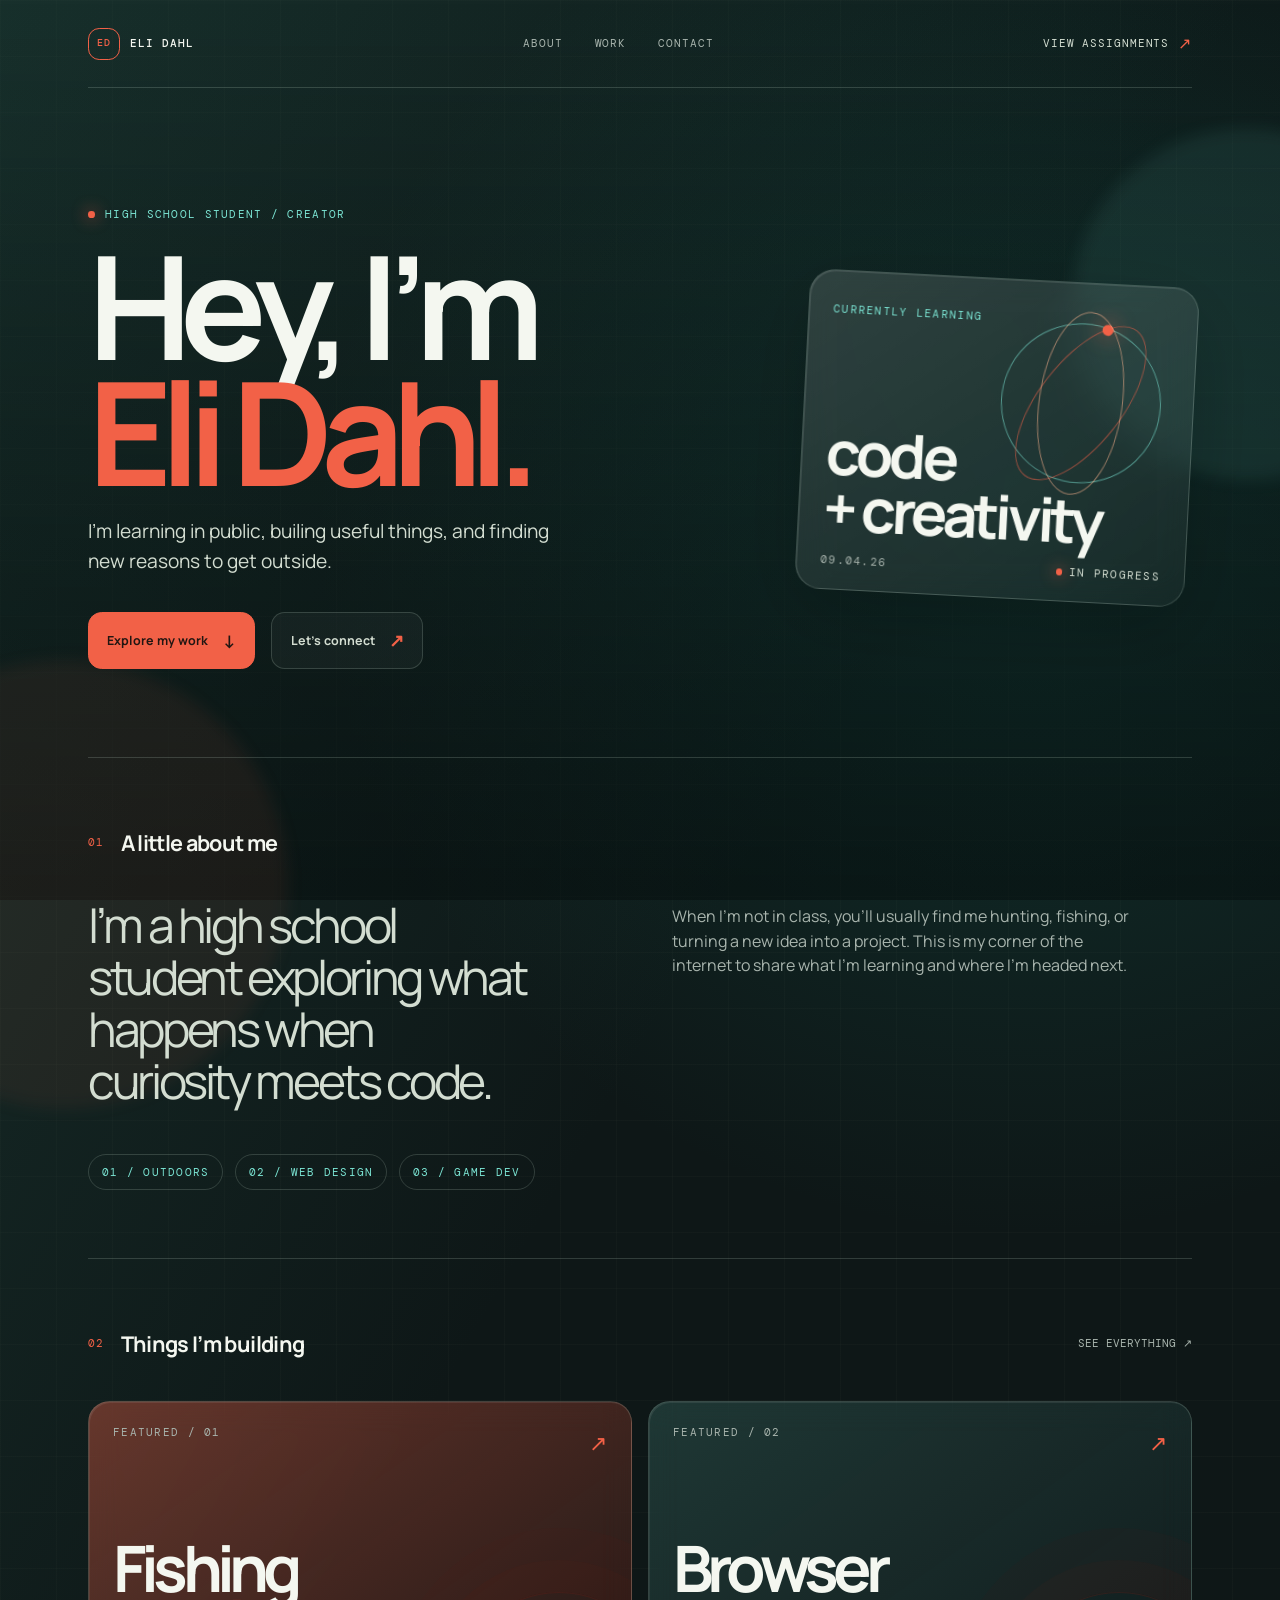
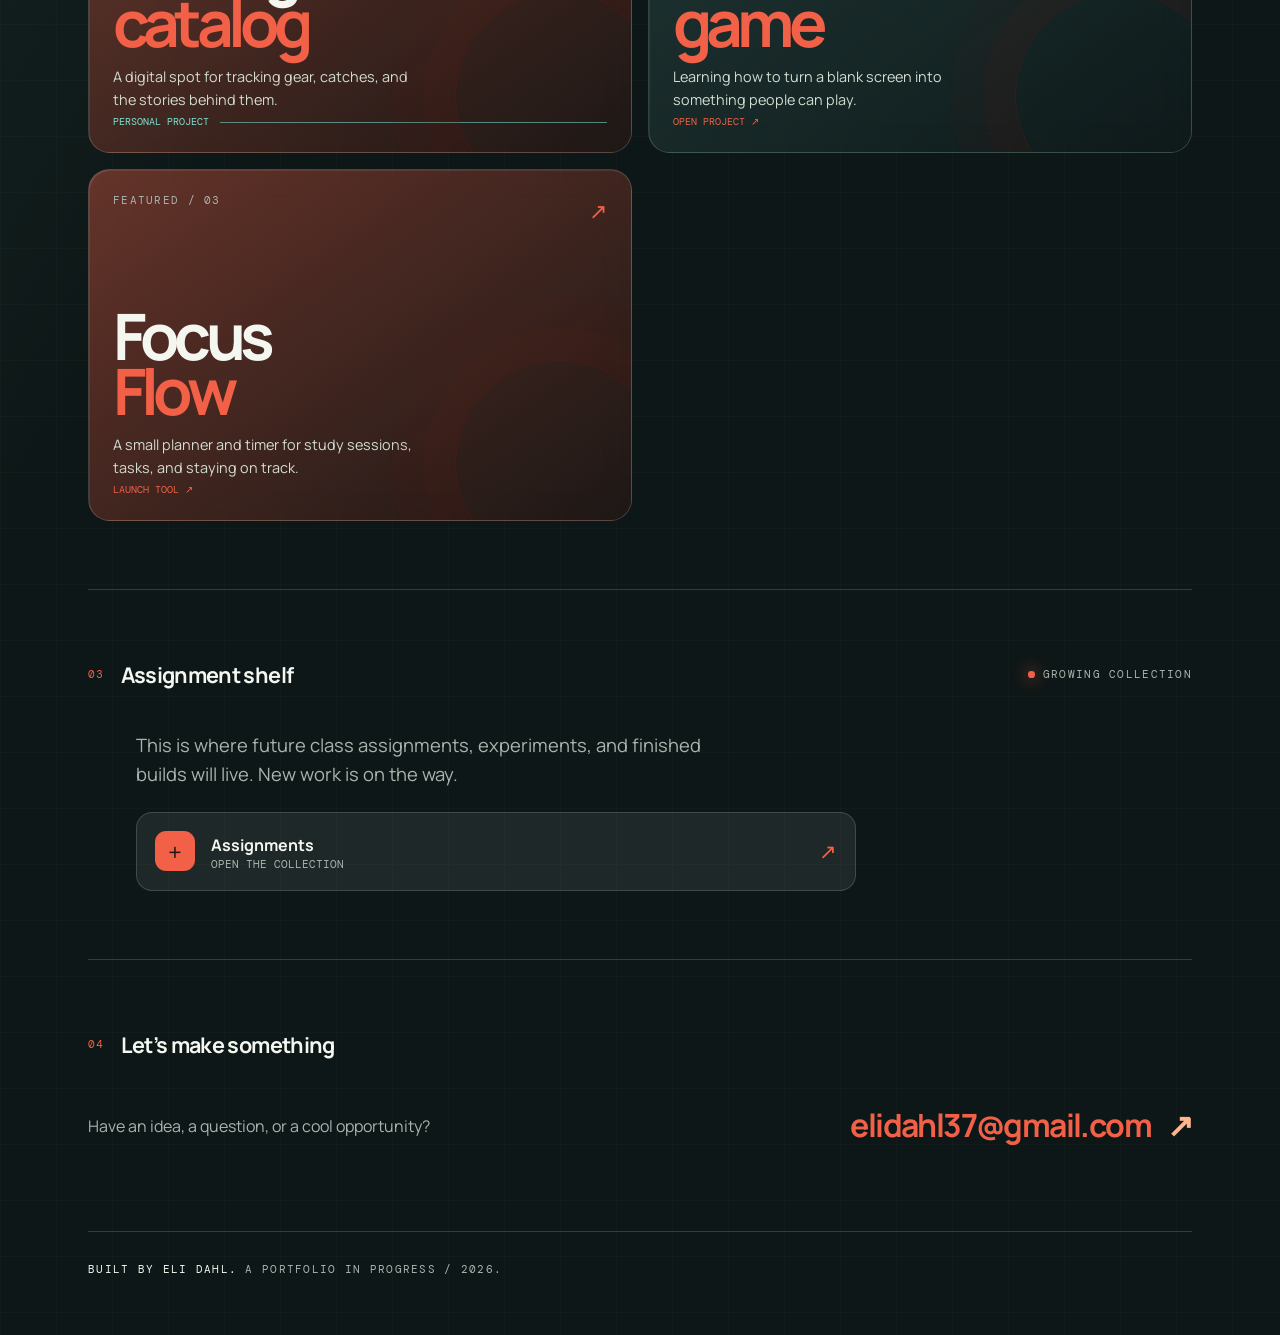
==== commit eed3a57e: "cool" ====
--- a/index.html
+++ b/index.html
@@ -84,6 +84,12 @@
           <p>Learning how to turn a blank screen into something people can play.</p>
           <a class="card-link" href="game/README.md">open project ↗</a>
         </article>
+        <article class="project-card project-card--outdoor">
+          <div class="card-top"><span class="card-number">featured / 03</span><span class="card-icon">↗</span></div>
+          <h3>Focus<br><strong>Flow</strong></h3>
+          <p>A small planner and timer for study sessions, tasks, and staying on track.</p>
+          <a class="card-link" href="study-tool/index.html">launch tool ↗</a>
+        </article>
       </div>
     </section>
 
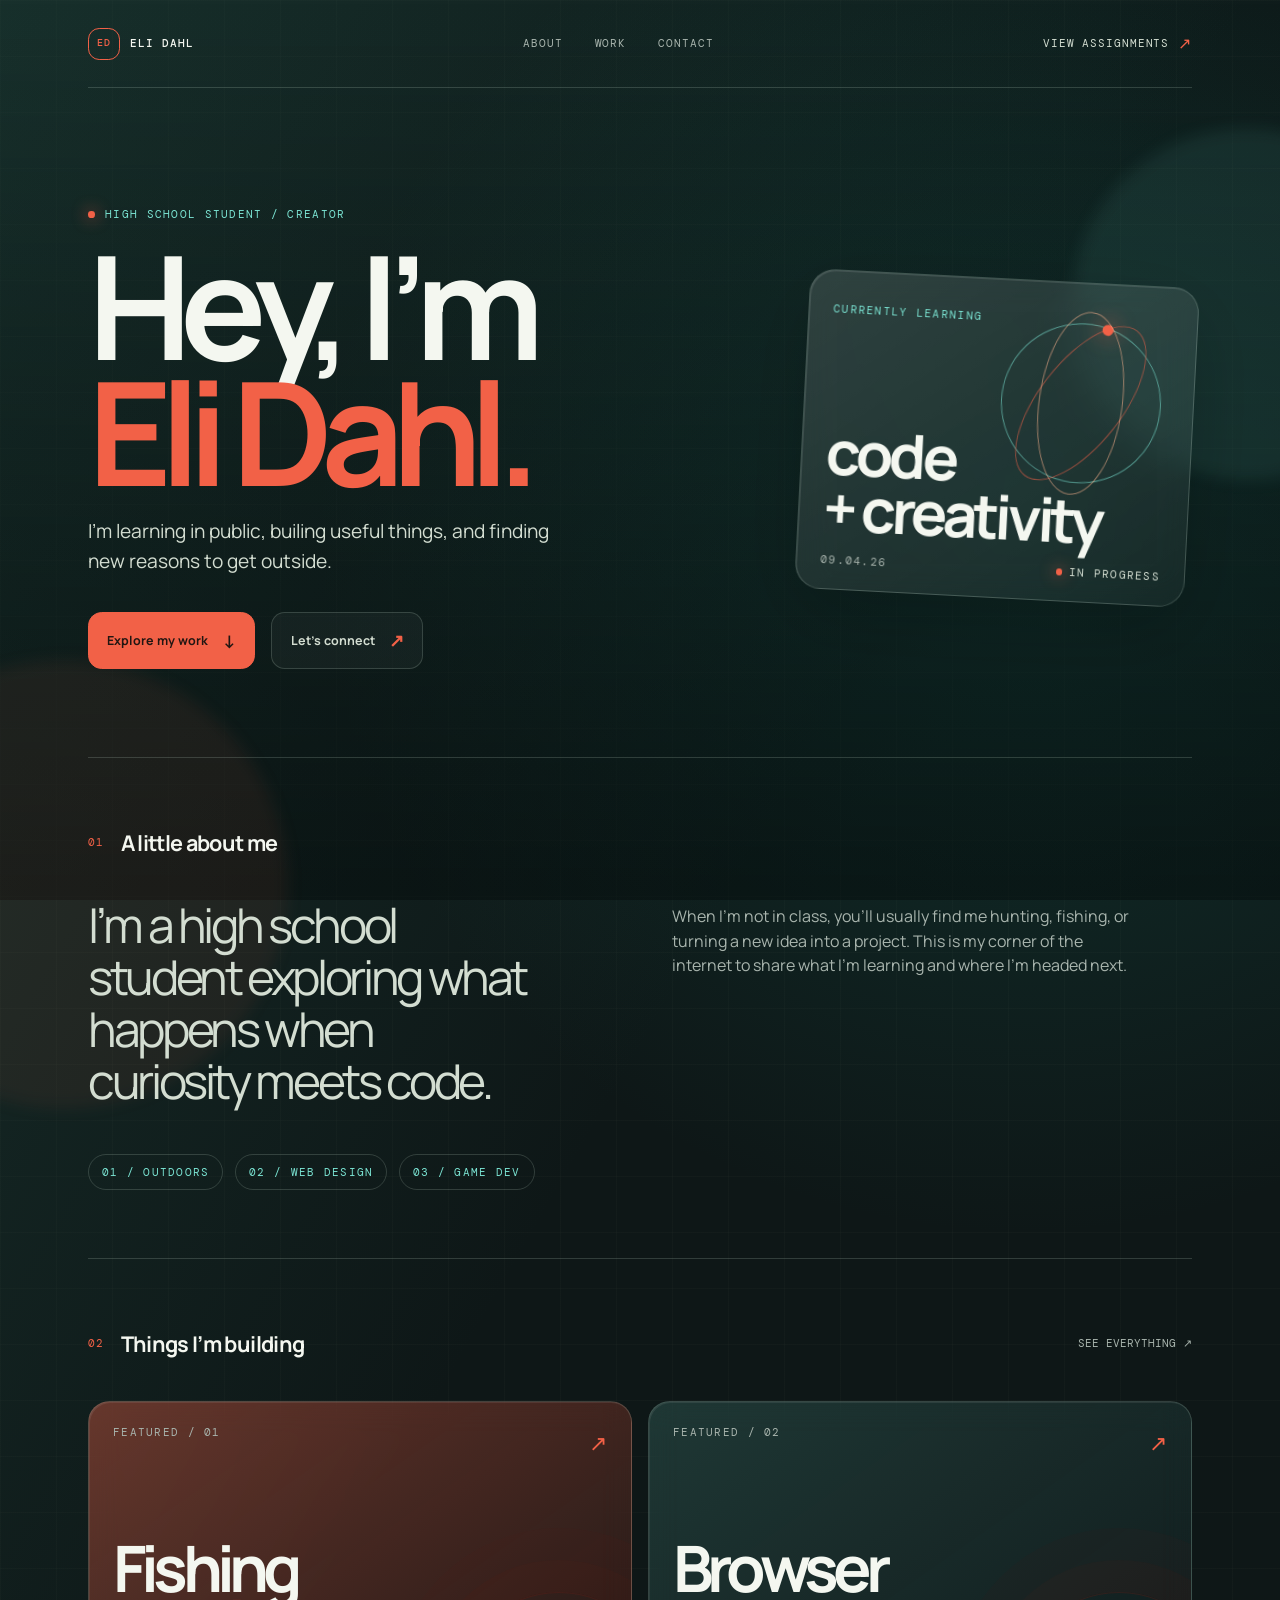
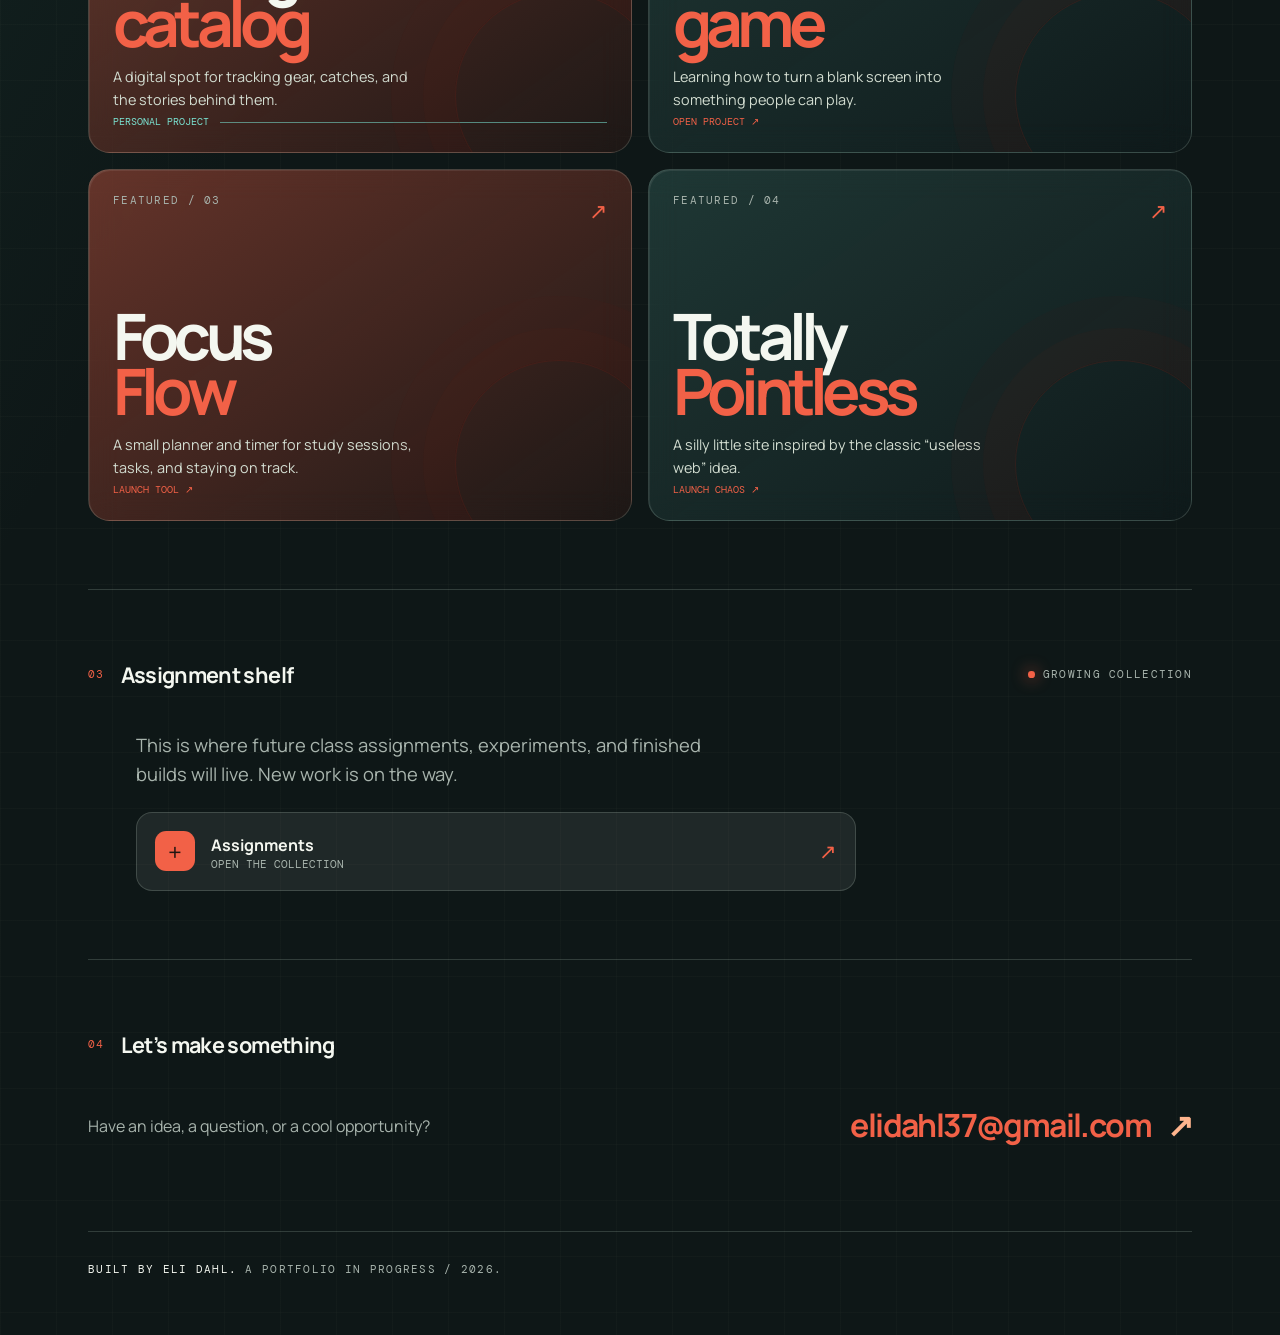
==== commit 84c9d759: "yes" ====
--- a/index.html
+++ b/index.html
@@ -90,6 +90,12 @@
           <p>A small planner and timer for study sessions, tasks, and staying on track.</p>
           <a class="card-link" href="study-tool/index.html">launch tool ↗</a>
         </article>
+        <article class="project-card project-card--game">
+          <div class="card-top"><span class="card-number">featured / 04</span><span class="card-icon">↗</span></div>
+          <h3>Totally<br><strong>Pointless</strong></h3>
+          <p>A silly little site inspired by the classic “useless web” idea.</p>
+          <a class="card-link" href="useless-site/index.html">launch chaos ↗</a>
+        </article>
       </div>
     </section>
 
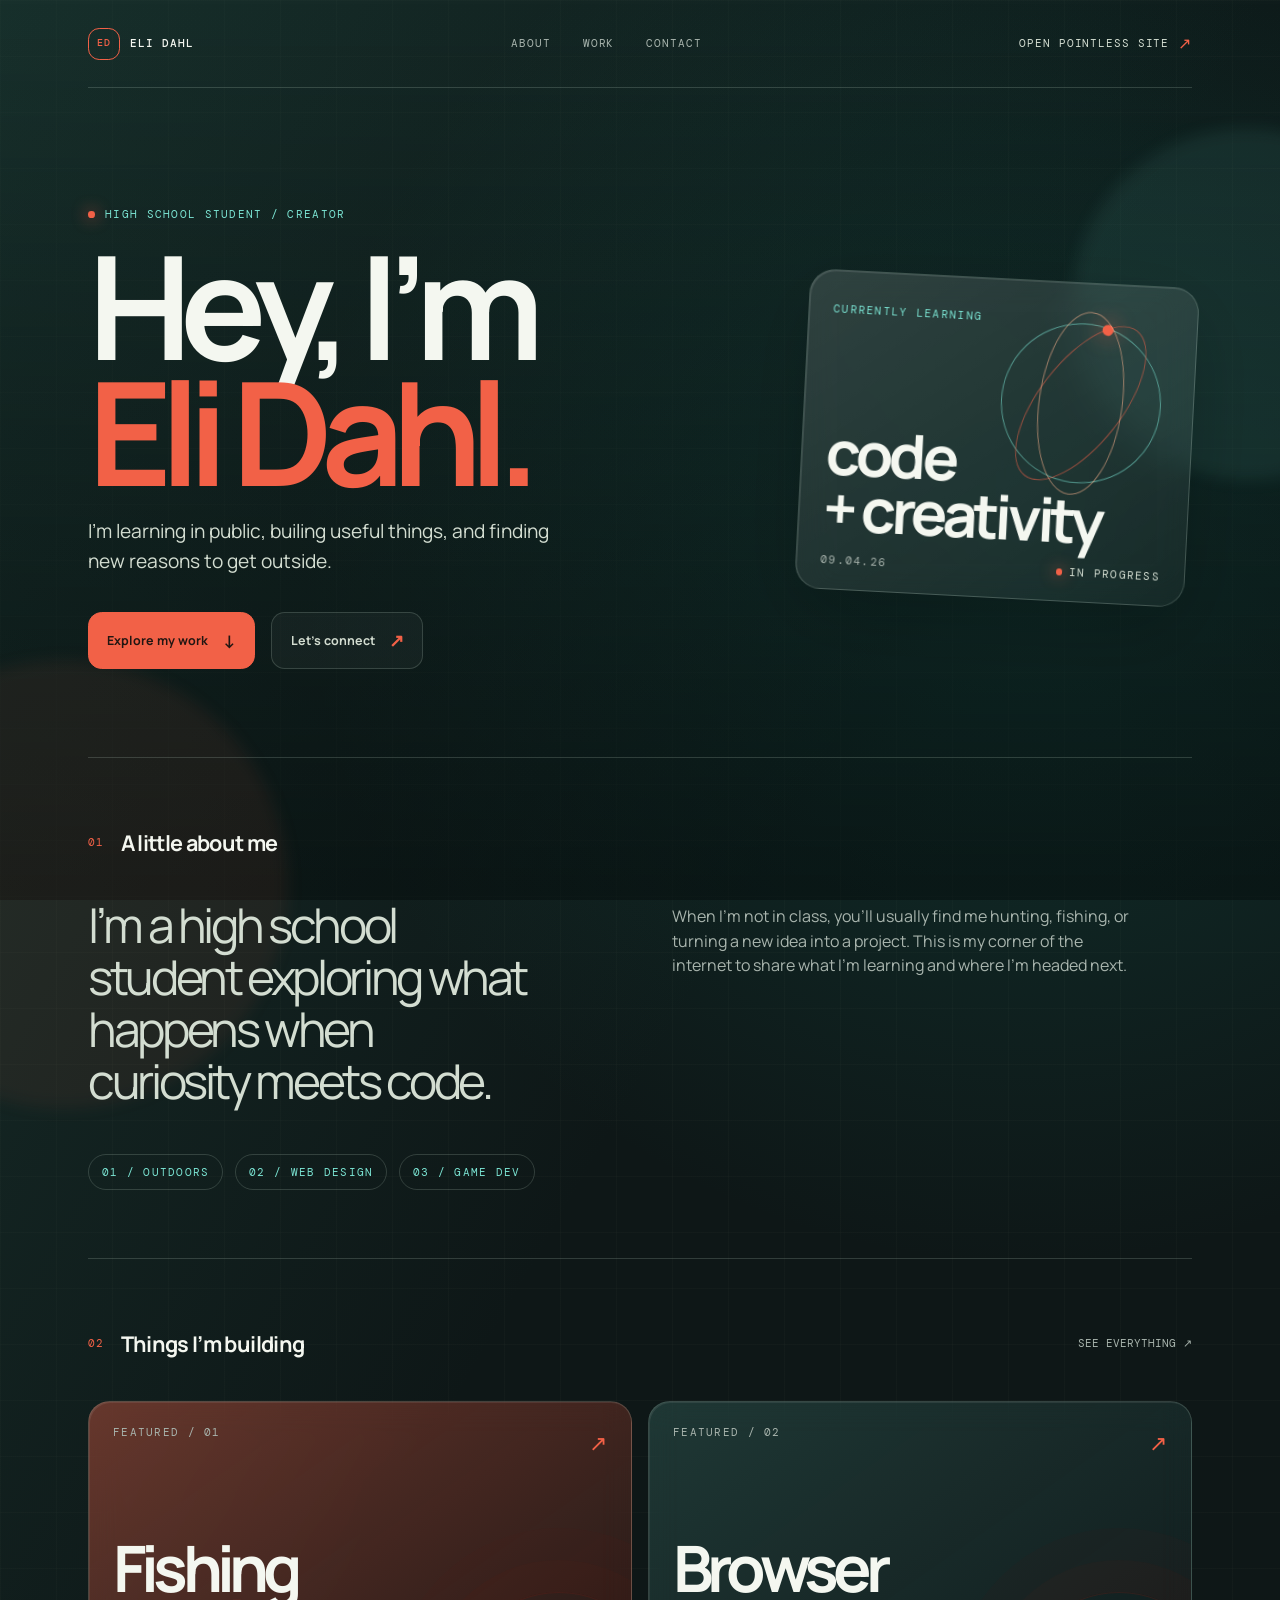
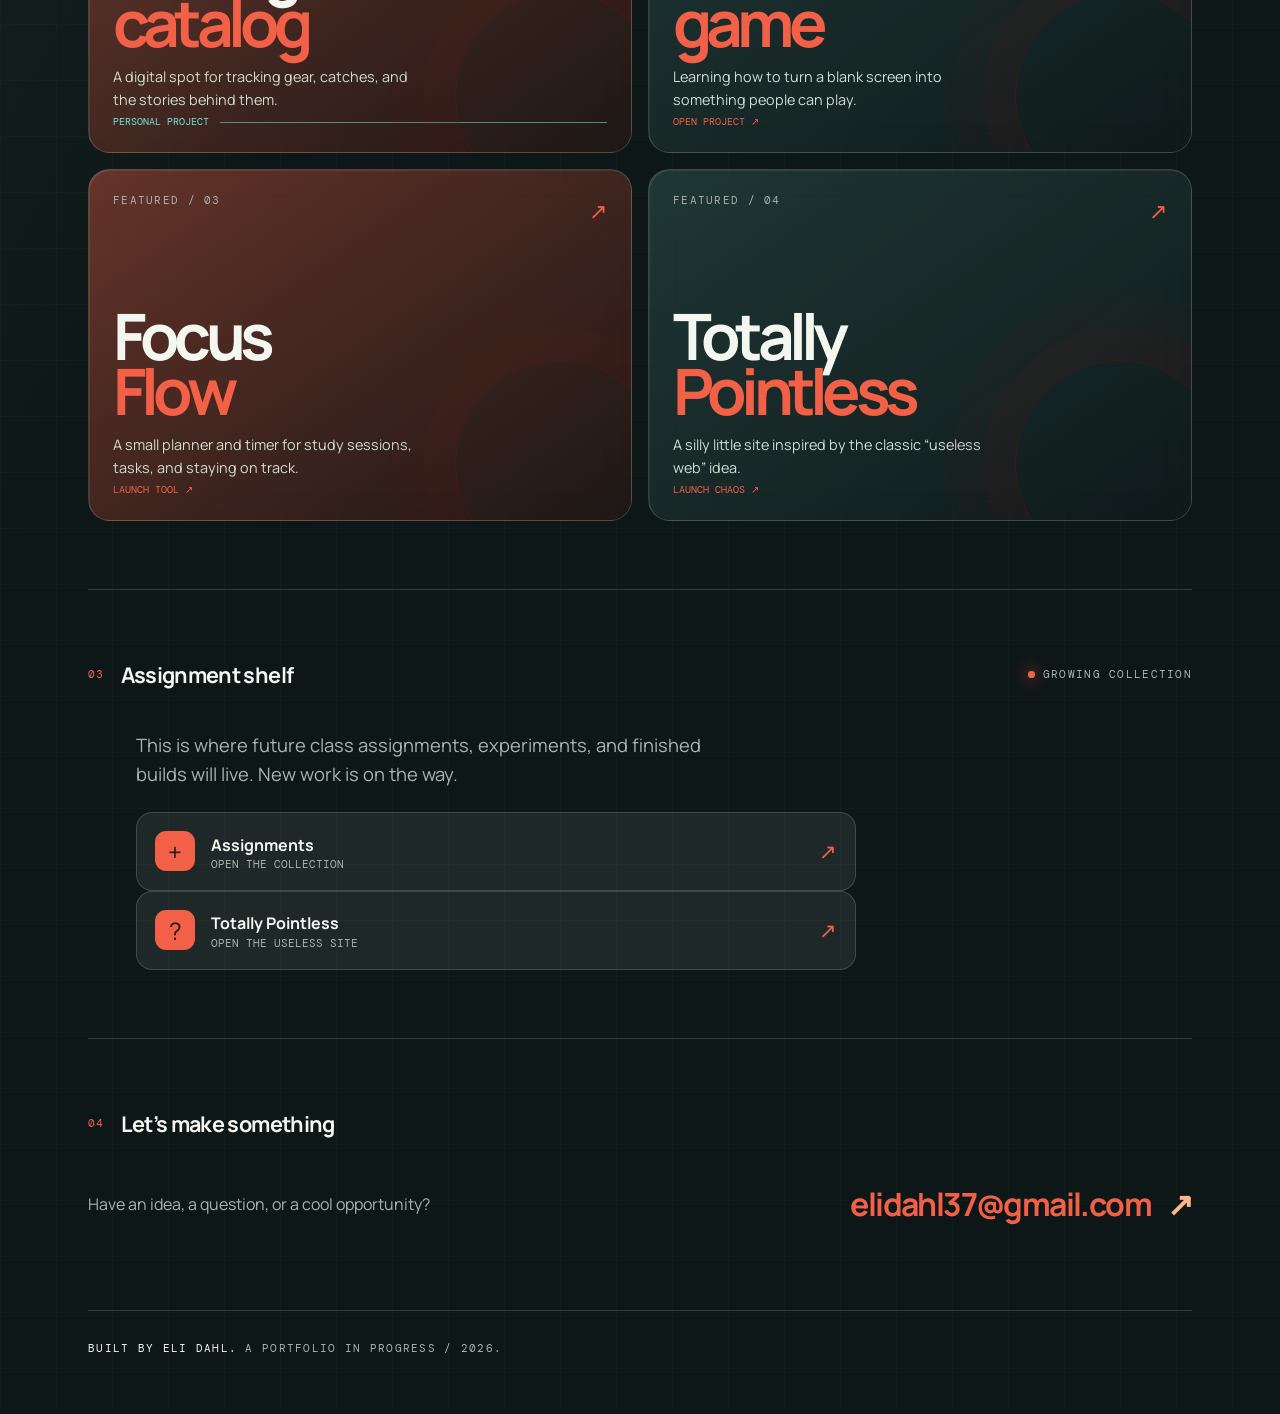
==== commit f2f95927: "yes" ====
--- a/index.html
+++ b/index.html
@@ -32,7 +32,7 @@
       <a href="#work">work</a>
       <a href="#contact">contact</a>
     </nav>
-    <a class="header-link" href="#assignments">view assignments <span>↗</span></a>
+    <a class="header-link" href="useless-site/">open pointless site <span>↗</span></a>
   </header>
 
   <header class="hero" id="top">
@@ -94,7 +94,7 @@
           <div class="card-top"><span class="card-number">featured / 04</span><span class="card-icon">↗</span></div>
           <h3>Totally<br><strong>Pointless</strong></h3>
           <p>A silly little site inspired by the classic “useless web” idea.</p>
-          <a class="card-link" href="useless-site/index.html">launch chaos ↗</a>
+          <a class="card-link" href="useless-site/">launch chaos ↗</a>
         </article>
       </div>
     </section>
@@ -109,6 +109,10 @@
         <a class="assignment-placeholder" href="assignments/">
           <span class="assignment-icon">+</span><span><strong>Assignments</strong><small>open the
               collection</small></span><span class="assignment-arrow">↗</span>
+        </a>
+        <a class="assignment-placeholder" href="useless-site/">
+          <span class="assignment-icon">?</span><span><strong>Totally Pointless</strong><small>open the useless
+              site</small></span><span class="assignment-arrow">↗</span>
         </a>
       </div>
     </section>
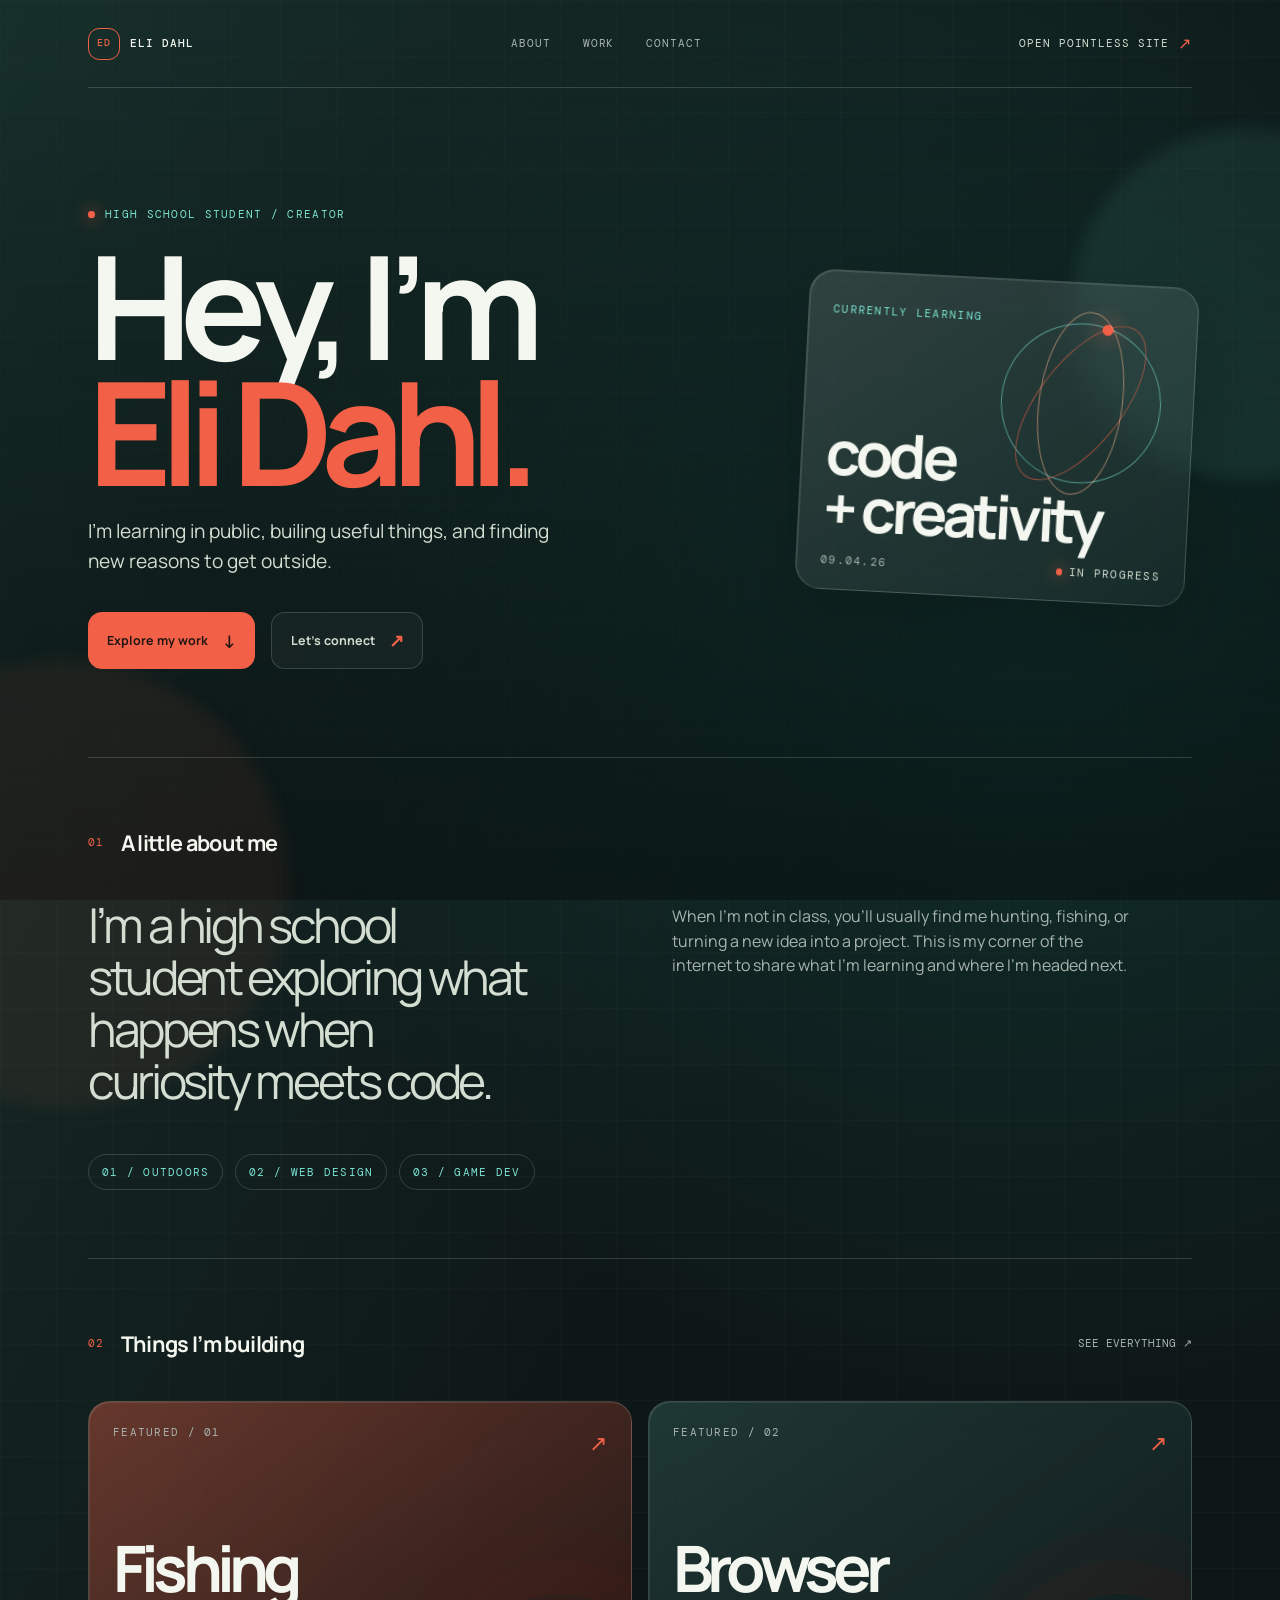
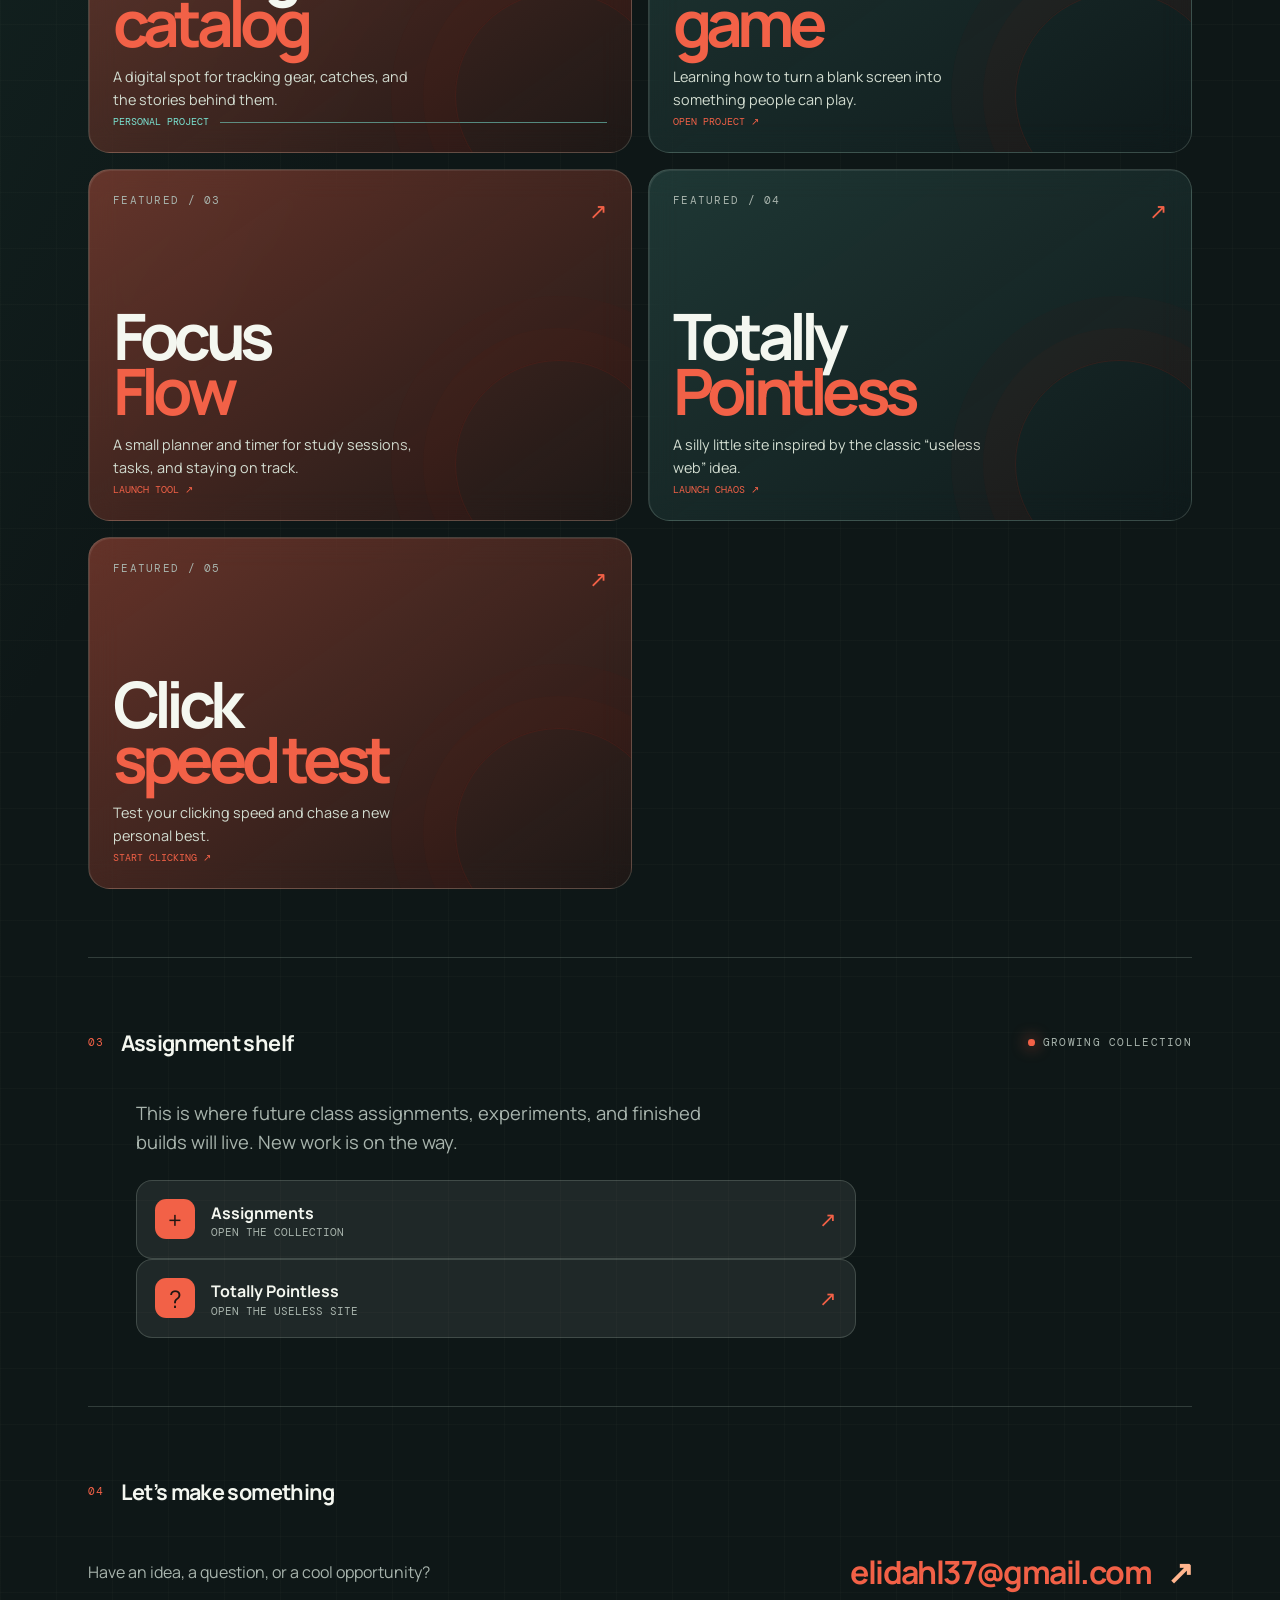
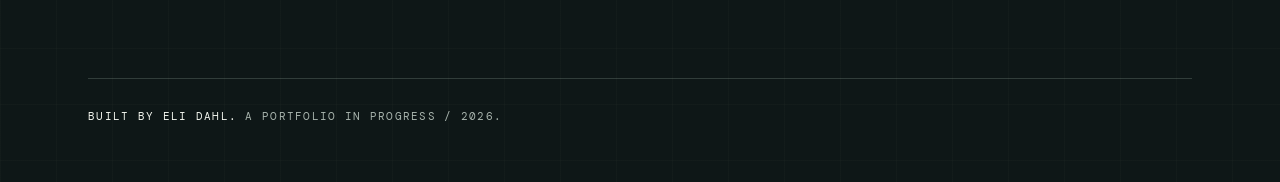
==== commit cb1123df: "s................................" ====
--- a/index.html
+++ b/index.html
@@ -96,6 +96,12 @@
           <p>A silly little site inspired by the classic “useless web” idea.</p>
           <a class="card-link" href="useless-site/">launch chaos ↗</a>
         </article>
+        <article class="project-card project-card--outdoor">
+          <div class="card-top"><span class="card-number">featured / 05</span><span class="card-icon">↗</span></div>
+          <h3>Click<br><strong>speed test</strong></h3>
+          <p>Test your clicking speed and chase a new personal best.</p>
+          <a class="card-link" href="cps-test/">start clicking ↗</a>
+        </article>
       </div>
     </section>
 
